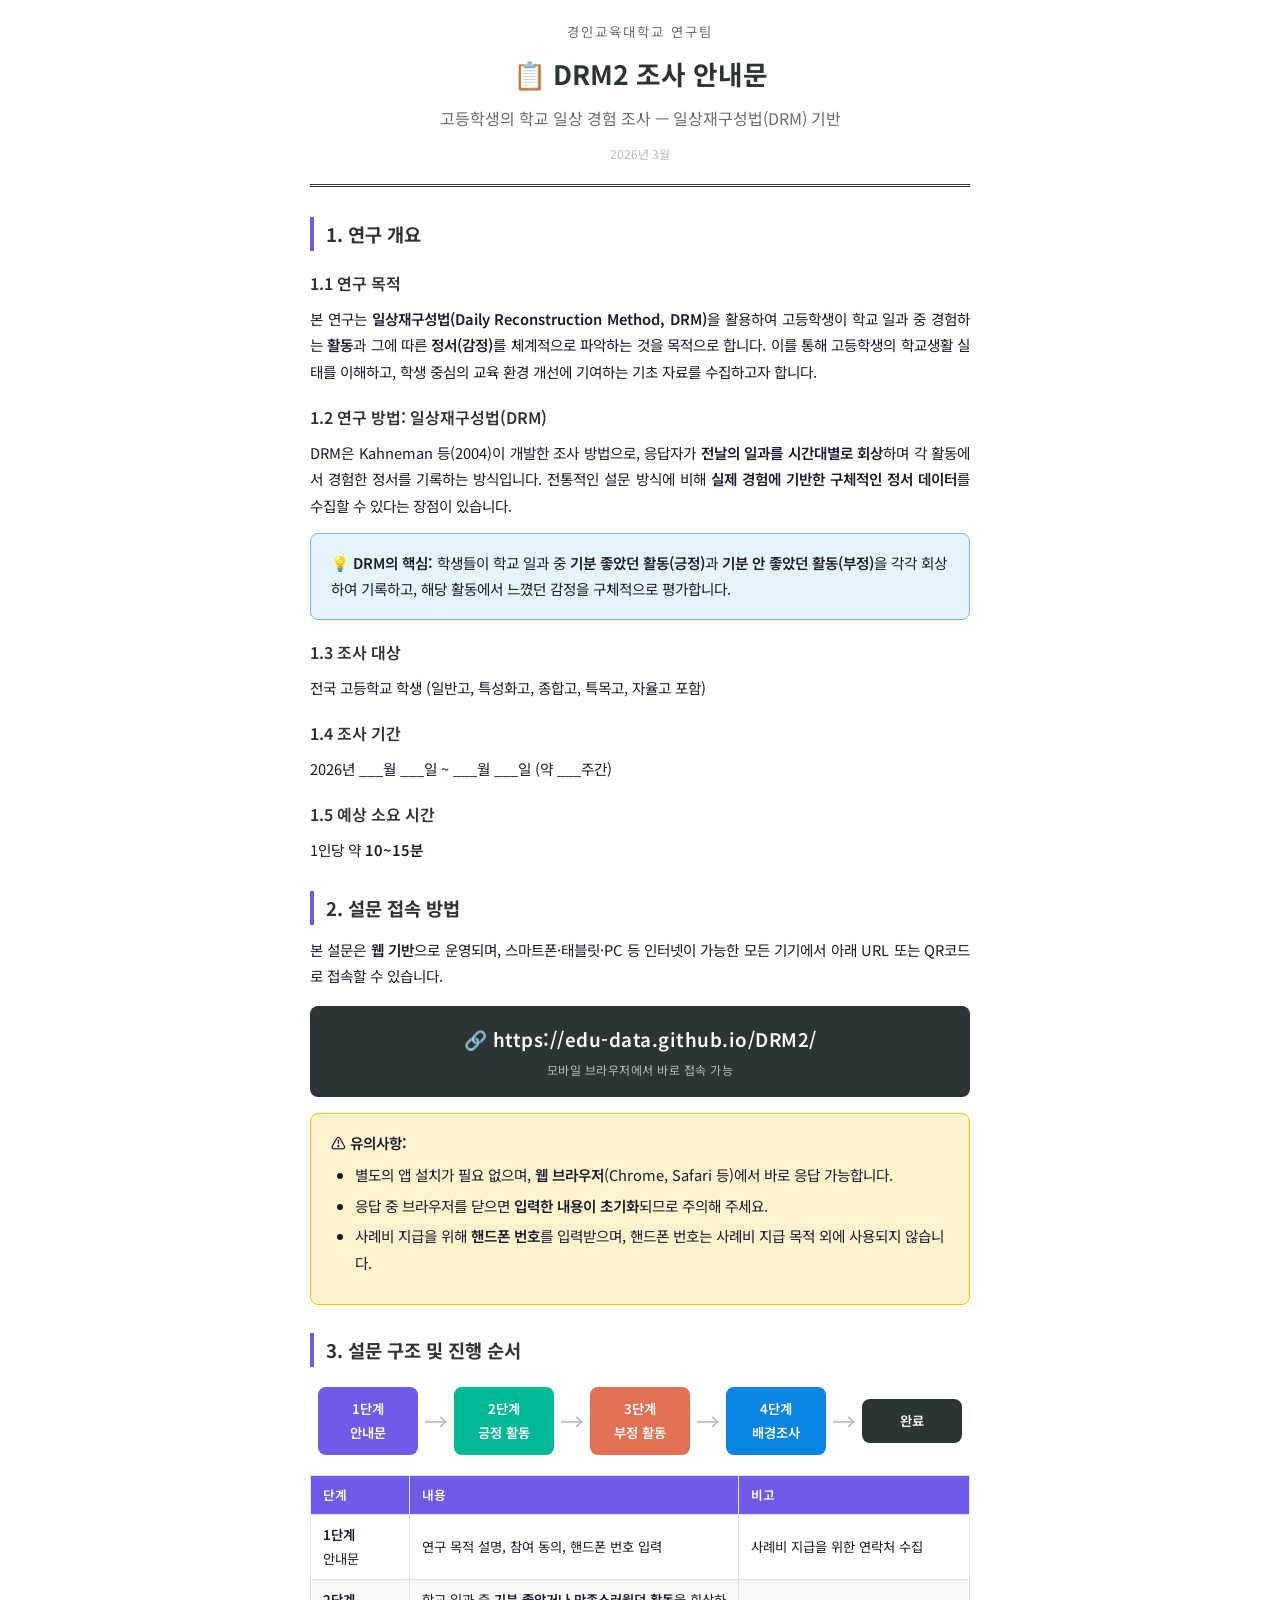
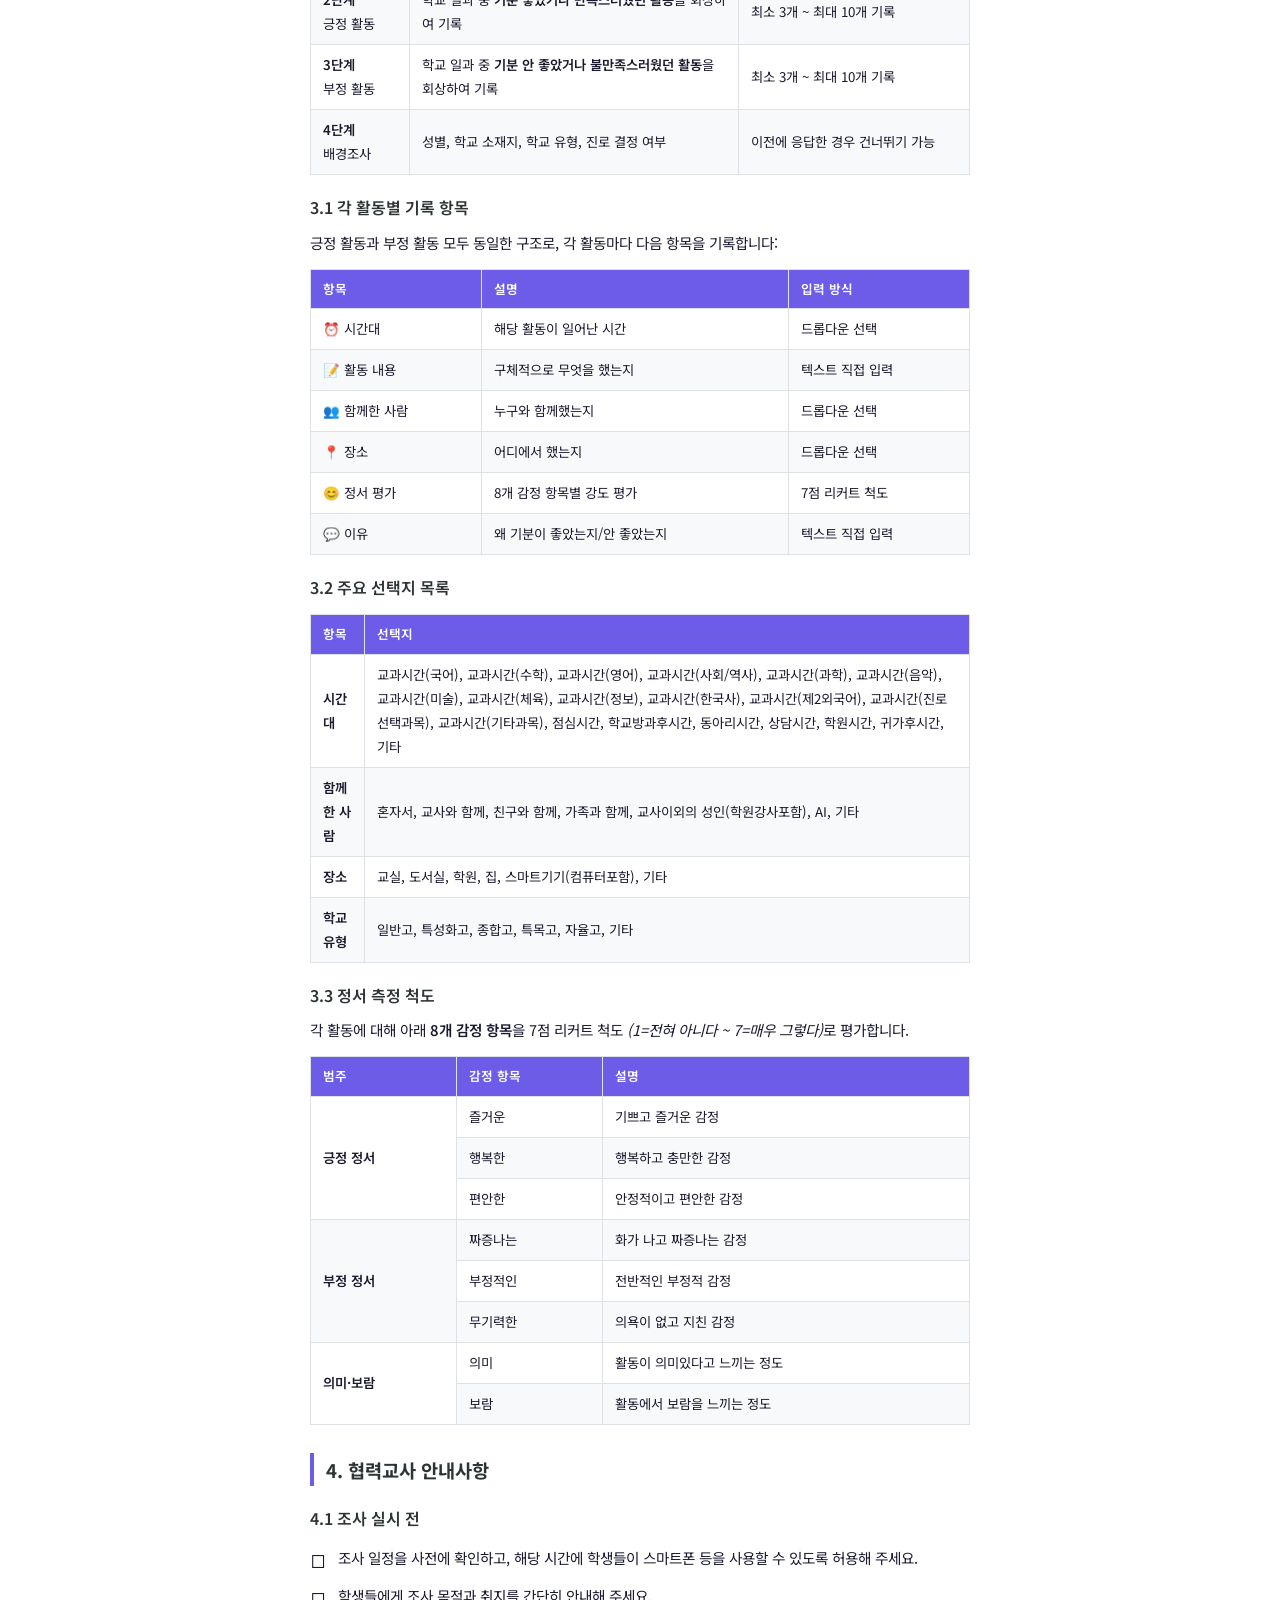
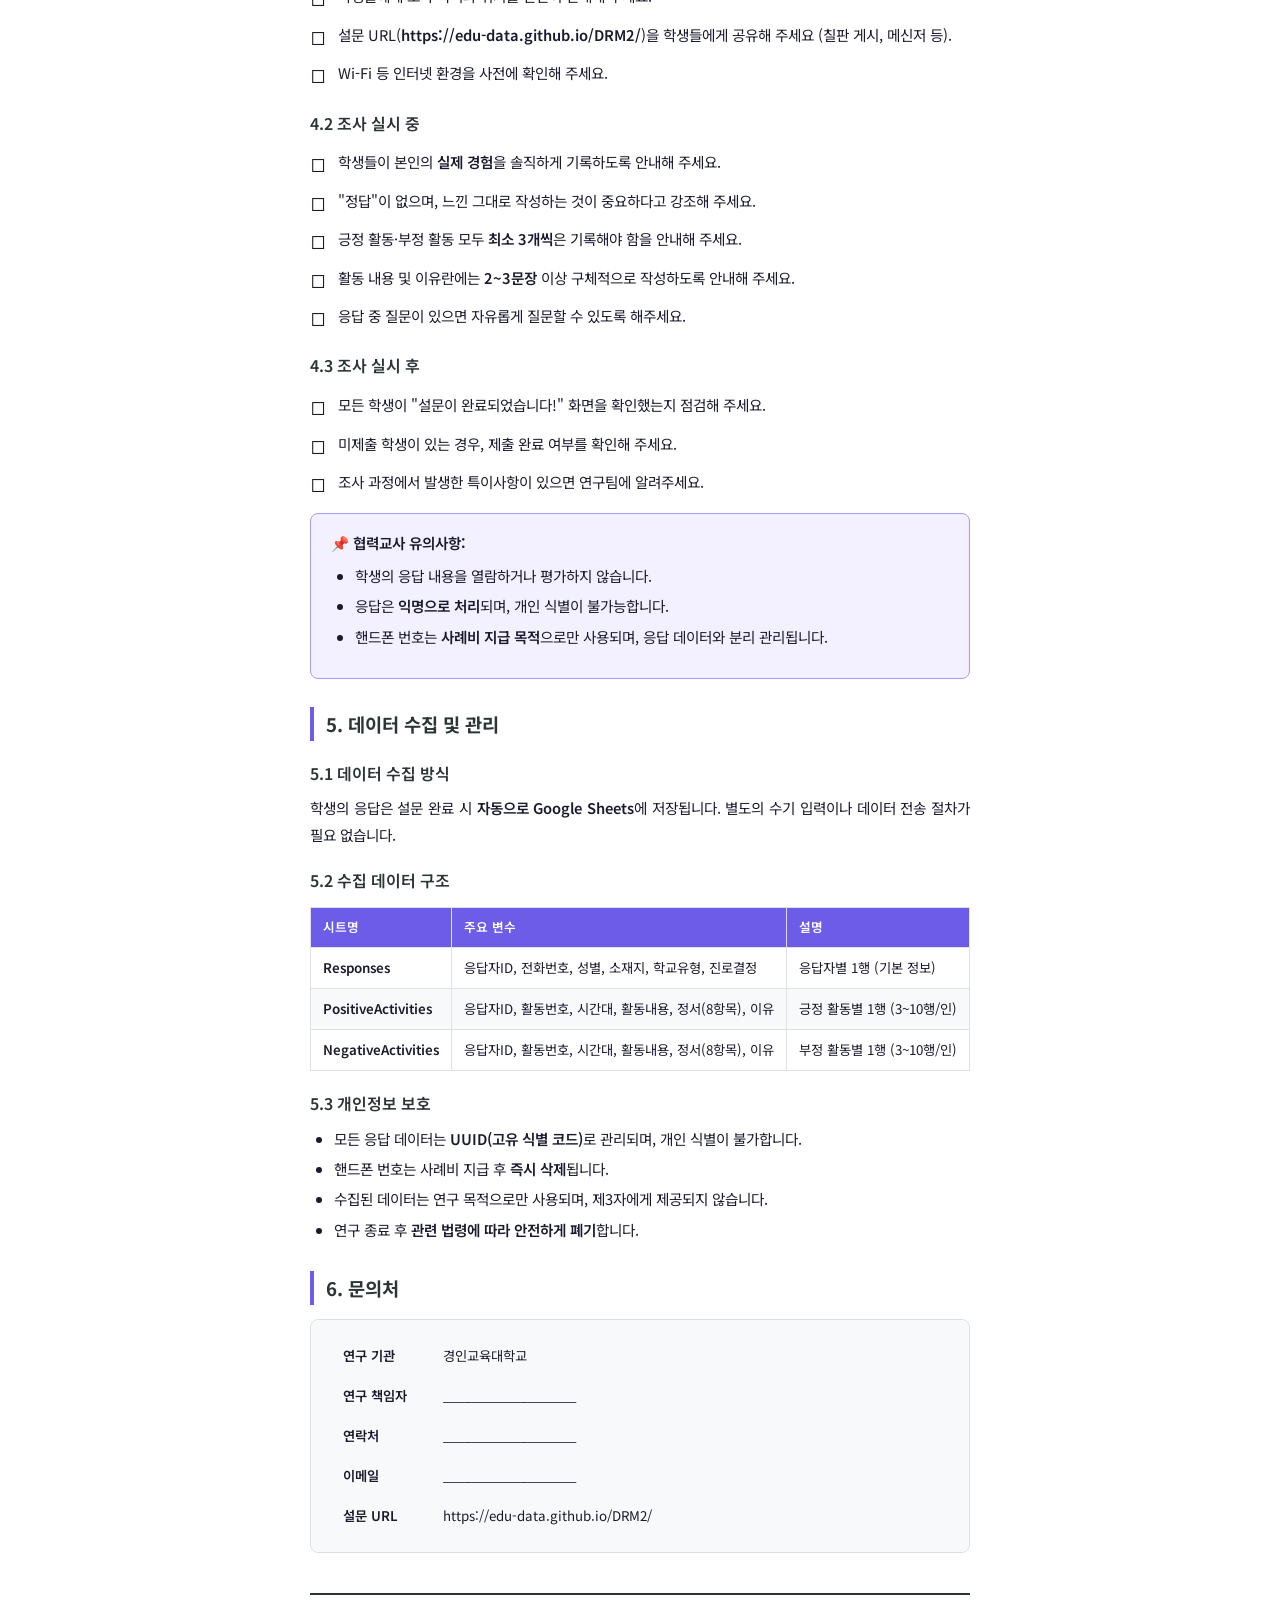
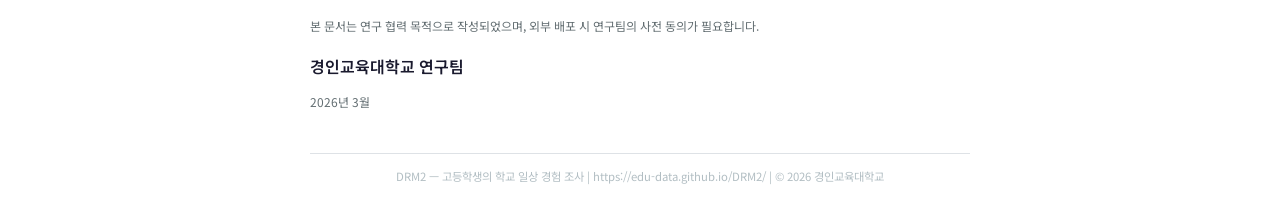
==== docs/survey_guide.html @ 4b0119dc "feat: 교과 시간 세분화 (음악/미술/체육/정보/한국사/진로선택과목 등) 및 조사 안내문 추가 - js/app.js: TIME_OPTIONS에 공통과목(음악, 미술, 체육, 정" ====
<!DOCTYPE html>
<html lang="ko">
<head>
  <meta charset="UTF-8">
  <title>DRM2 조사 안내문 — 고등학생의 학교 일상 경험 조사</title>
  <style>
    @import url('https://fonts.googleapis.com/css2?family=Noto+Sans+KR:wght@300;400;500;600;700&display=swap');

    * { margin: 0; padding: 0; box-sizing: border-box; }

    body {
      font-family: 'Noto Sans KR', sans-serif;
      color: #1a1a2e;
      line-height: 1.8;
      font-size: 11pt;
      background: #fff;
    }

    @page {
      size: A4;
      margin: 20mm 18mm 20mm 18mm;
    }

    @media print {
      body { font-size: 10.5pt; }
      .page-break { page-break-before: always; }
      .no-print { display: none; }
    }

    .container {
      max-width: 700px;
      margin: 0 auto;
      padding: 20px;
    }

    /* 헤더 */
    .doc-header {
      text-align: center;
      border-bottom: 3px double #2d3436;
      padding-bottom: 20px;
      margin-bottom: 30px;
    }
    .doc-header .institution {
      font-size: 10pt;
      color: #636e72;
      letter-spacing: 2px;
      margin-bottom: 6px;
    }
    .doc-header h1 {
      font-size: 20pt;
      font-weight: 700;
      color: #2d3436;
      margin-bottom: 6px;
    }
    .doc-header .subtitle {
      font-size: 12pt;
      color: #636e72;
      font-weight: 400;
    }
    .doc-header .date {
      font-size: 9pt;
      color: #b2bec3;
      margin-top: 10px;
    }

    /* 섹션 */
    h2 {
      font-size: 14pt;
      font-weight: 700;
      color: #2d3436;
      border-left: 4px solid #6c5ce7;
      padding-left: 12px;
      margin-top: 28px;
      margin-bottom: 12px;
    }

    h3 {
      font-size: 12pt;
      font-weight: 600;
      color: #2d3436;
      margin-top: 18px;
      margin-bottom: 8px;
    }

    p { margin-bottom: 10px; text-align: justify; }

    /* 강조 박스 */
    .highlight-box {
      background: #f8f9fa;
      border: 1px solid #dee2e6;
      border-radius: 8px;
      padding: 16px 20px;
      margin: 14px 0;
    }
    .highlight-box.important {
      background: #fff3cd;
      border-color: #ffc107;
    }
    .highlight-box.info {
      background: #e8f4fd;
      border-color: #74b9ff;
    }
    .highlight-box.purple {
      background: #f3f0ff;
      border-color: #a29bfe;
    }

    /* URL 박스 */
    .url-box {
      background: #2d3436;
      color: #fff;
      border-radius: 8px;
      padding: 16px 24px;
      margin: 16px 0;
      text-align: center;
      font-size: 14pt;
      font-weight: 600;
      letter-spacing: 0.5px;
    }
    .url-box small {
      display: block;
      font-size: 9pt;
      color: #b2bec3;
      font-weight: 400;
      margin-top: 4px;
    }

    /* 표 */
    table {
      width: 100%;
      border-collapse: collapse;
      margin: 12px 0 16px;
      font-size: 10pt;
    }
    th, td {
      border: 1px solid #dee2e6;
      padding: 8px 12px;
      text-align: left;
    }
    th {
      background: #6c5ce7;
      color: #fff;
      font-weight: 600;
      font-size: 9.5pt;
    }
    tr:nth-child(even) { background: #f8f9fa; }

    /* 순서 목록 */
    ol, ul { margin: 8px 0 12px 24px; }
    li { margin-bottom: 4px; }

    /* 플로우 차트 */
    .flow-chart {
      display: flex;
      align-items: center;
      justify-content: center;
      gap: 0;
      margin: 20px 0;
      flex-wrap: wrap;
    }
    .flow-step {
      background: #6c5ce7;
      color: #fff;
      padding: 10px 18px;
      border-radius: 8px;
      font-weight: 600;
      font-size: 10pt;
      text-align: center;
      min-width: 100px;
    }
    .flow-step.green { background: #00b894; }
    .flow-step.orange { background: #e17055; }
    .flow-step.blue { background: #0984e3; }
    .flow-step.dark { background: #2d3436; }
    .flow-arrow {
      font-size: 18pt;
      color: #b2bec3;
      padding: 0 6px;
    }

    /* 체크리스트 */
    .checklist {
      list-style: none;
      margin-left: 0;
      padding: 0;
    }
    .checklist li {
      padding: 4px 0 4px 28px;
      position: relative;
    }
    .checklist li::before {
      content: '☐';
      position: absolute;
      left: 0;
      font-size: 13pt;
    }

    /* 서명 영역 */
    .signature-area {
      margin-top: 40px;
      border-top: 2px solid #2d3436;
      padding-top: 20px;
      text-align: center;
    }
    .signature-area .org {
      font-size: 12pt;
      font-weight: 600;
    }

    /* 푸터 */
    .doc-footer {
      margin-top: 40px;
      padding-top: 12px;
      border-top: 1px solid #dee2e6;
      font-size: 8.5pt;
      color: #b2bec3;
      text-align: center;
    }

    strong { font-weight: 600; }
    .text-center { text-align: center; }
    .text-muted { color: #636e72; font-size: 9pt; }
    .mt-1 { margin-top: 8px; }
    .mb-1 { margin-bottom: 8px; }
  </style>
</head>
<body>
  <div class="container">

    <!-- ===== 문서 헤더 ===== -->
    <div class="doc-header">
      <div class="institution">경인교육대학교 연구팀</div>
      <h1>📋 DRM2 조사 안내문</h1>
      <div class="subtitle">고등학생의 학교 일상 경험 조사 — 일상재구성법(DRM) 기반</div>
      <div class="date">2026년 3월</div>
    </div>

    <!-- ===== 1. 연구 개요 ===== -->
    <h2>1. 연구 개요</h2>

    <h3>1.1 연구 목적</h3>
    <p>
      본 연구는 <strong>일상재구성법(Daily Reconstruction Method, DRM)</strong>을 활용하여
      고등학생이 학교 일과 중 경험하는 <strong>활동</strong>과 그에 따른 <strong>정서(감정)</strong>를
      체계적으로 파악하는 것을 목적으로 합니다. 이를 통해 고등학생의 학교생활 실태를 이해하고,
      학생 중심의 교육 환경 개선에 기여하는 기초 자료를 수집하고자 합니다.
    </p>

    <h3>1.2 연구 방법: 일상재구성법(DRM)</h3>
    <p>
      DRM은 Kahneman 등(2004)이 개발한 조사 방법으로, 응답자가 <strong>전날의 일과를 시간대별로 회상</strong>하며
      각 활동에서 경험한 정서를 기록하는 방식입니다. 전통적인 설문 방식에 비해 <strong>실제 경험에 기반한
      구체적인 정서 데이터</strong>를 수집할 수 있다는 장점이 있습니다.
    </p>

    <div class="highlight-box info">
      <strong>💡 DRM의 핵심:</strong> 학생들이 학교 일과 중 
      <strong>기분 좋았던 활동(긍정)</strong>과 <strong>기분 안 좋았던 활동(부정)</strong>을 각각 회상하여 기록하고,
      해당 활동에서 느꼈던 감정을 구체적으로 평가합니다.
    </div>

    <h3>1.3 조사 대상</h3>
    <p>
      전국 고등학교 학생 (일반고, 특성화고, 종합고, 특목고, 자율고 포함)
    </p>

    <h3>1.4 조사 기간</h3>
    <p>
      2026년 ___월 ___일 ~ ___월 ___일 (약 ___주간)
    </p>

    <h3>1.5 예상 소요 시간</h3>
    <p>
      1인당 약 <strong>10~15분</strong>
    </p>


    <!-- ===== 2. 설문 접속 방법 ===== -->
    <h2>2. 설문 접속 방법</h2>

    <p>
      본 설문은 <strong>웹 기반</strong>으로 운영되며, 스마트폰·태블릿·PC 등 인터넷이 가능한 모든 기기에서
      아래 URL 또는 QR코드로 접속할 수 있습니다.
    </p>

    <div class="url-box">
      🔗 https://edu-data.github.io/DRM2/
      <small>모바일 브라우저에서 바로 접속 가능</small>
    </div>

    <div class="highlight-box important">
      <strong>⚠️ 유의사항:</strong>
      <ul style="margin-top:6px;">
        <li>별도의 앱 설치가 필요 없으며, <strong>웹 브라우저</strong>(Chrome, Safari 등)에서 바로 응답 가능합니다.</li>
        <li>응답 중 브라우저를 닫으면 <strong>입력한 내용이 초기화</strong>되므로 주의해 주세요.</li>
        <li>사례비 지급을 위해 <strong>핸드폰 번호</strong>를 입력받으며, 핸드폰 번호는 사례비 지급 목적 외에 사용되지 않습니다.</li>
      </ul>
    </div>


    <!-- ===== 3. 설문 구조 ===== -->
    <div class="page-break"></div>
    <h2>3. 설문 구조 및 진행 순서</h2>

    <div class="flow-chart">
      <div class="flow-step">1단계<br>안내문</div>
      <div class="flow-arrow">→</div>
      <div class="flow-step green">2단계<br>긍정 활동</div>
      <div class="flow-arrow">→</div>
      <div class="flow-step orange">3단계<br>부정 활동</div>
      <div class="flow-arrow">→</div>
      <div class="flow-step blue">4단계<br>배경조사</div>
      <div class="flow-arrow">→</div>
      <div class="flow-step dark">완료</div>
    </div>

    <table>
      <thead>
        <tr>
          <th style="width:15%">단계</th>
          <th style="width:50%">내용</th>
          <th style="width:35%">비고</th>
        </tr>
      </thead>
      <tbody>
        <tr>
          <td><strong>1단계</strong><br>안내문</td>
          <td>연구 목적 설명, 참여 동의, 핸드폰 번호 입력</td>
          <td>사례비 지급을 위한 연락처 수집</td>
        </tr>
        <tr>
          <td><strong>2단계</strong><br>긍정 활동</td>
          <td>학교 일과 중 <strong>기분 좋았거나 만족스러웠던 활동</strong>을 회상하여 기록</td>
          <td>최소 3개 ~ 최대 10개 기록</td>
        </tr>
        <tr>
          <td><strong>3단계</strong><br>부정 활동</td>
          <td>학교 일과 중 <strong>기분 안 좋았거나 불만족스러웠던 활동</strong>을 회상하여 기록</td>
          <td>최소 3개 ~ 최대 10개 기록</td>
        </tr>
        <tr>
          <td><strong>4단계</strong><br>배경조사</td>
          <td>성별, 학교 소재지, 학교 유형, 진로 결정 여부</td>
          <td>이전에 응답한 경우 건너뛰기 가능</td>
        </tr>
      </tbody>
    </table>


    <!-- ===== 3.1 활동 기록 항목 ===== -->
    <h3>3.1 각 활동별 기록 항목</h3>
    <p>긍정 활동과 부정 활동 모두 동일한 구조로, 각 활동마다 다음 항목을 기록합니다:</p>

    <table>
      <thead>
        <tr>
          <th>항목</th>
          <th>설명</th>
          <th>입력 방식</th>
        </tr>
      </thead>
      <tbody>
        <tr><td>⏰ 시간대</td><td>해당 활동이 일어난 시간</td><td>드롭다운 선택</td></tr>
        <tr><td>📝 활동 내용</td><td>구체적으로 무엇을 했는지</td><td>텍스트 직접 입력</td></tr>
        <tr><td>👥 함께한 사람</td><td>누구와 함께했는지</td><td>드롭다운 선택</td></tr>
        <tr><td>📍 장소</td><td>어디에서 했는지</td><td>드롭다운 선택</td></tr>
        <tr><td>😊 정서 평가</td><td>8개 감정 항목별 강도 평가</td><td>7점 리커트 척도</td></tr>
        <tr><td>💬 이유</td><td>왜 기분이 좋았는지/안 좋았는지</td><td>텍스트 직접 입력</td></tr>
      </tbody>
    </table>


    <!-- ===== 3.2 선택지 목록 ===== -->
    <h3>3.2 주요 선택지 목록</h3>

    <table>
      <thead><tr><th>항목</th><th>선택지</th></tr></thead>
      <tbody>
        <tr>
          <td><strong>시간대</strong></td>
          <td>교과시간(국어), 교과시간(수학), 교과시간(영어), 교과시간(사회/역사), 교과시간(과학), 교과시간(음악), 교과시간(미술), 교과시간(체육), 교과시간(정보), 교과시간(한국사), 교과시간(제2외국어), 교과시간(진로선택과목), 교과시간(기타과목), 점심시간, 학교방과후시간, 동아리시간, 상담시간, 학원시간, 귀가후시간, 기타</td>
        </tr>
        <tr>
          <td><strong>함께한 사람</strong></td>
          <td>혼자서, 교사와 함께, 친구와 함께, 가족과 함께, 교사이외의 성인(학원강사포함), AI, 기타</td>
        </tr>
        <tr>
          <td><strong>장소</strong></td>
          <td>교실, 도서실, 학원, 집, 스마트기기(컴퓨터포함), 기타</td>
        </tr>
        <tr>
          <td><strong>학교 유형</strong></td>
          <td>일반고, 특성화고, 종합고, 특목고, 자율고, 기타</td>
        </tr>
      </tbody>
    </table>


    <!-- ===== 3.3 정서 측정 ===== -->
    <h3>3.3 정서 측정 척도</h3>
    <p>
      각 활동에 대해 아래 <strong>8개 감정 항목</strong>을 7점 리커트 척도
      <em>(1=전혀 아니다 ~ 7=매우 그렇다)</em>로 평가합니다.
    </p>

    <table>
      <thead>
        <tr>
          <th>범주</th>
          <th>감정 항목</th>
          <th>설명</th>
        </tr>
      </thead>
      <tbody>
        <tr><td rowspan="3"><strong>긍정 정서</strong></td><td>즐거운</td><td>기쁘고 즐거운 감정</td></tr>
        <tr><td>행복한</td><td>행복하고 충만한 감정</td></tr>
        <tr><td>편안한</td><td>안정적이고 편안한 감정</td></tr>
        <tr><td rowspan="3"><strong>부정 정서</strong></td><td>짜증나는</td><td>화가 나고 짜증나는 감정</td></tr>
        <tr><td>부정적인</td><td>전반적인 부정적 감정</td></tr>
        <tr><td>무기력한</td><td>의욕이 없고 지친 감정</td></tr>
        <tr><td rowspan="2"><strong>의미·보람</strong></td><td>의미</td><td>활동이 의미있다고 느끼는 정도</td></tr>
        <tr><td>보람</td><td>활동에서 보람을 느끼는 정도</td></tr>
      </tbody>
    </table>


    <!-- ===== 4. 협력교사 역할 ===== -->
    <div class="page-break"></div>
    <h2>4. 협력교사 안내사항</h2>

    <h3>4.1 조사 실시 전</h3>
    <ul class="checklist">
      <li>조사 일정을 사전에 확인하고, 해당 시간에 학생들이 스마트폰 등을 사용할 수 있도록 허용해 주세요.</li>
      <li>학생들에게 조사 목적과 취지를 간단히 안내해 주세요.</li>
      <li>설문 URL(<strong>https://edu-data.github.io/DRM2/</strong>)을 학생들에게 공유해 주세요 (칠판 게시, 메신저 등).</li>
      <li>Wi-Fi 등 인터넷 환경을 사전에 확인해 주세요.</li>
    </ul>

    <h3>4.2 조사 실시 중</h3>
    <ul class="checklist">
      <li>학생들이 본인의 <strong>실제 경험</strong>을 솔직하게 기록하도록 안내해 주세요.</li>
      <li>"정답"이 없으며, 느낀 그대로 작성하는 것이 중요하다고 강조해 주세요.</li>
      <li>긍정 활동·부정 활동 모두 <strong>최소 3개씩</strong>은 기록해야 함을 안내해 주세요.</li>
      <li>활동 내용 및 이유란에는 <strong>2~3문장</strong> 이상 구체적으로 작성하도록 안내해 주세요.</li>
      <li>응답 중 질문이 있으면 자유롭게 질문할 수 있도록 해주세요.</li>
    </ul>

    <h3>4.3 조사 실시 후</h3>
    <ul class="checklist">
      <li>모든 학생이 "설문이 완료되었습니다!" 화면을 확인했는지 점검해 주세요.</li>
      <li>미제출 학생이 있는 경우, 제출 완료 여부를 확인해 주세요.</li>
      <li>조사 과정에서 발생한 특이사항이 있으면 연구팀에 알려주세요.</li>
    </ul>

    <div class="highlight-box purple">
      <strong>📌 협력교사 유의사항:</strong>
      <ul style="margin-top:6px;">
        <li>학생의 응답 내용을 열람하거나 평가하지 않습니다.</li>
        <li>응답은 <strong>익명으로 처리</strong>되며, 개인 식별이 불가능합니다.</li>
        <li>핸드폰 번호는 <strong>사례비 지급 목적</strong>으로만 사용되며, 응답 데이터와 분리 관리됩니다.</li>
      </ul>
    </div>


    <!-- ===== 5. 데이터 수집 및 관리 ===== -->
    <h2>5. 데이터 수집 및 관리</h2>

    <h3>5.1 데이터 수집 방식</h3>
    <p>
      학생의 응답은 설문 완료 시 <strong>자동으로 Google Sheets</strong>에 저장됩니다.
      별도의 수기 입력이나 데이터 전송 절차가 필요 없습니다.
    </p>

    <h3>5.2 수집 데이터 구조</h3>
    <table>
      <thead><tr><th>시트명</th><th>주요 변수</th><th>설명</th></tr></thead>
      <tbody>
        <tr>
          <td><strong>Responses</strong></td>
          <td>응답자ID, 전화번호, 성별, 소재지, 학교유형, 진로결정</td>
          <td>응답자별 1행 (기본 정보)</td>
        </tr>
        <tr>
          <td><strong>PositiveActivities</strong></td>
          <td>응답자ID, 활동번호, 시간대, 활동내용, 정서(8항목), 이유</td>
          <td>긍정 활동별 1행 (3~10행/인)</td>
        </tr>
        <tr>
          <td><strong>NegativeActivities</strong></td>
          <td>응답자ID, 활동번호, 시간대, 활동내용, 정서(8항목), 이유</td>
          <td>부정 활동별 1행 (3~10행/인)</td>
        </tr>
      </tbody>
    </table>

    <h3>5.3 개인정보 보호</h3>
    <ul>
      <li>모든 응답 데이터는 <strong>UUID(고유 식별 코드)</strong>로 관리되며, 개인 식별이 불가합니다.</li>
      <li>핸드폰 번호는 사례비 지급 후 <strong>즉시 삭제</strong>됩니다.</li>
      <li>수집된 데이터는 연구 목적으로만 사용되며, 제3자에게 제공되지 않습니다.</li>
      <li>연구 종료 후 <strong>관련 법령에 따라 안전하게 폐기</strong>합니다.</li>
    </ul>


    <!-- ===== 6. 문의처 ===== -->
    <h2>6. 문의처</h2>

    <div class="highlight-box">
      <table style="border:none; margin:0;">
        <tbody>
          <tr style="background:transparent;"><td style="border:none; width:100px;"><strong>연구 기관</strong></td><td style="border:none;">경인교육대학교</td></tr>
          <tr style="background:transparent;"><td style="border:none;"><strong>연구 책임자</strong></td><td style="border:none;">___________________</td></tr>
          <tr style="background:transparent;"><td style="border:none;"><strong>연락처</strong></td><td style="border:none;">___________________</td></tr>
          <tr style="background:transparent;"><td style="border:none;"><strong>이메일</strong></td><td style="border:none;">___________________</td></tr>
          <tr style="background:transparent;"><td style="border:none;"><strong>설문 URL</strong></td><td style="border:none;">https://edu-data.github.io/DRM2/</td></tr>
        </tbody>
      </table>
    </div>


    <!-- ===== 서명 영역 ===== -->
    <div class="signature-area">
      <p class="text-muted">본 문서는 연구 협력 목적으로 작성되었으며, 외부 배포 시 연구팀의 사전 동의가 필요합니다.</p>
      <p class="org" style="margin-top:16px;">경인교육대학교 연구팀</p>
      <p class="text-muted">2026년 3월</p>
    </div>

    <div class="doc-footer">
      DRM2 — 고등학생의 학교 일상 경험 조사 | https://edu-data.github.io/DRM2/ | © 2026 경인교육대학교
    </div>

  </div>
</body>
</html>
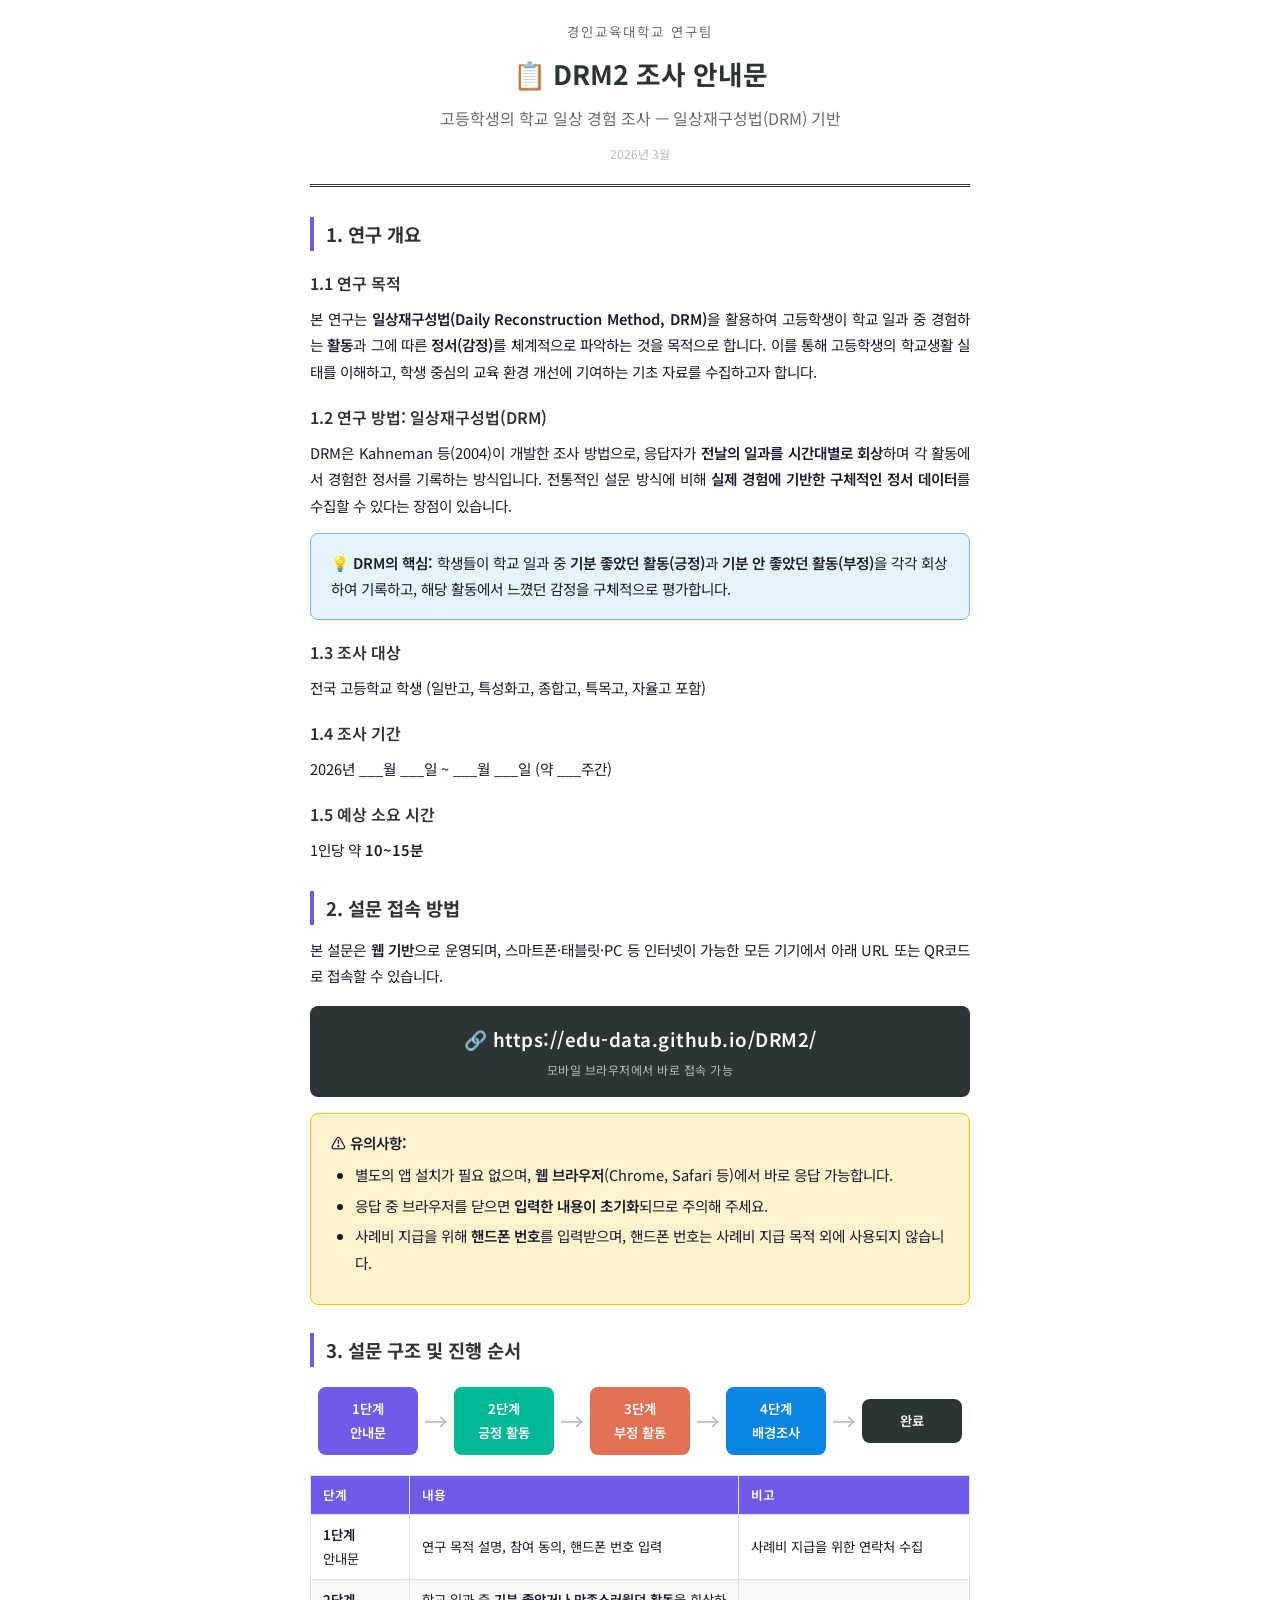
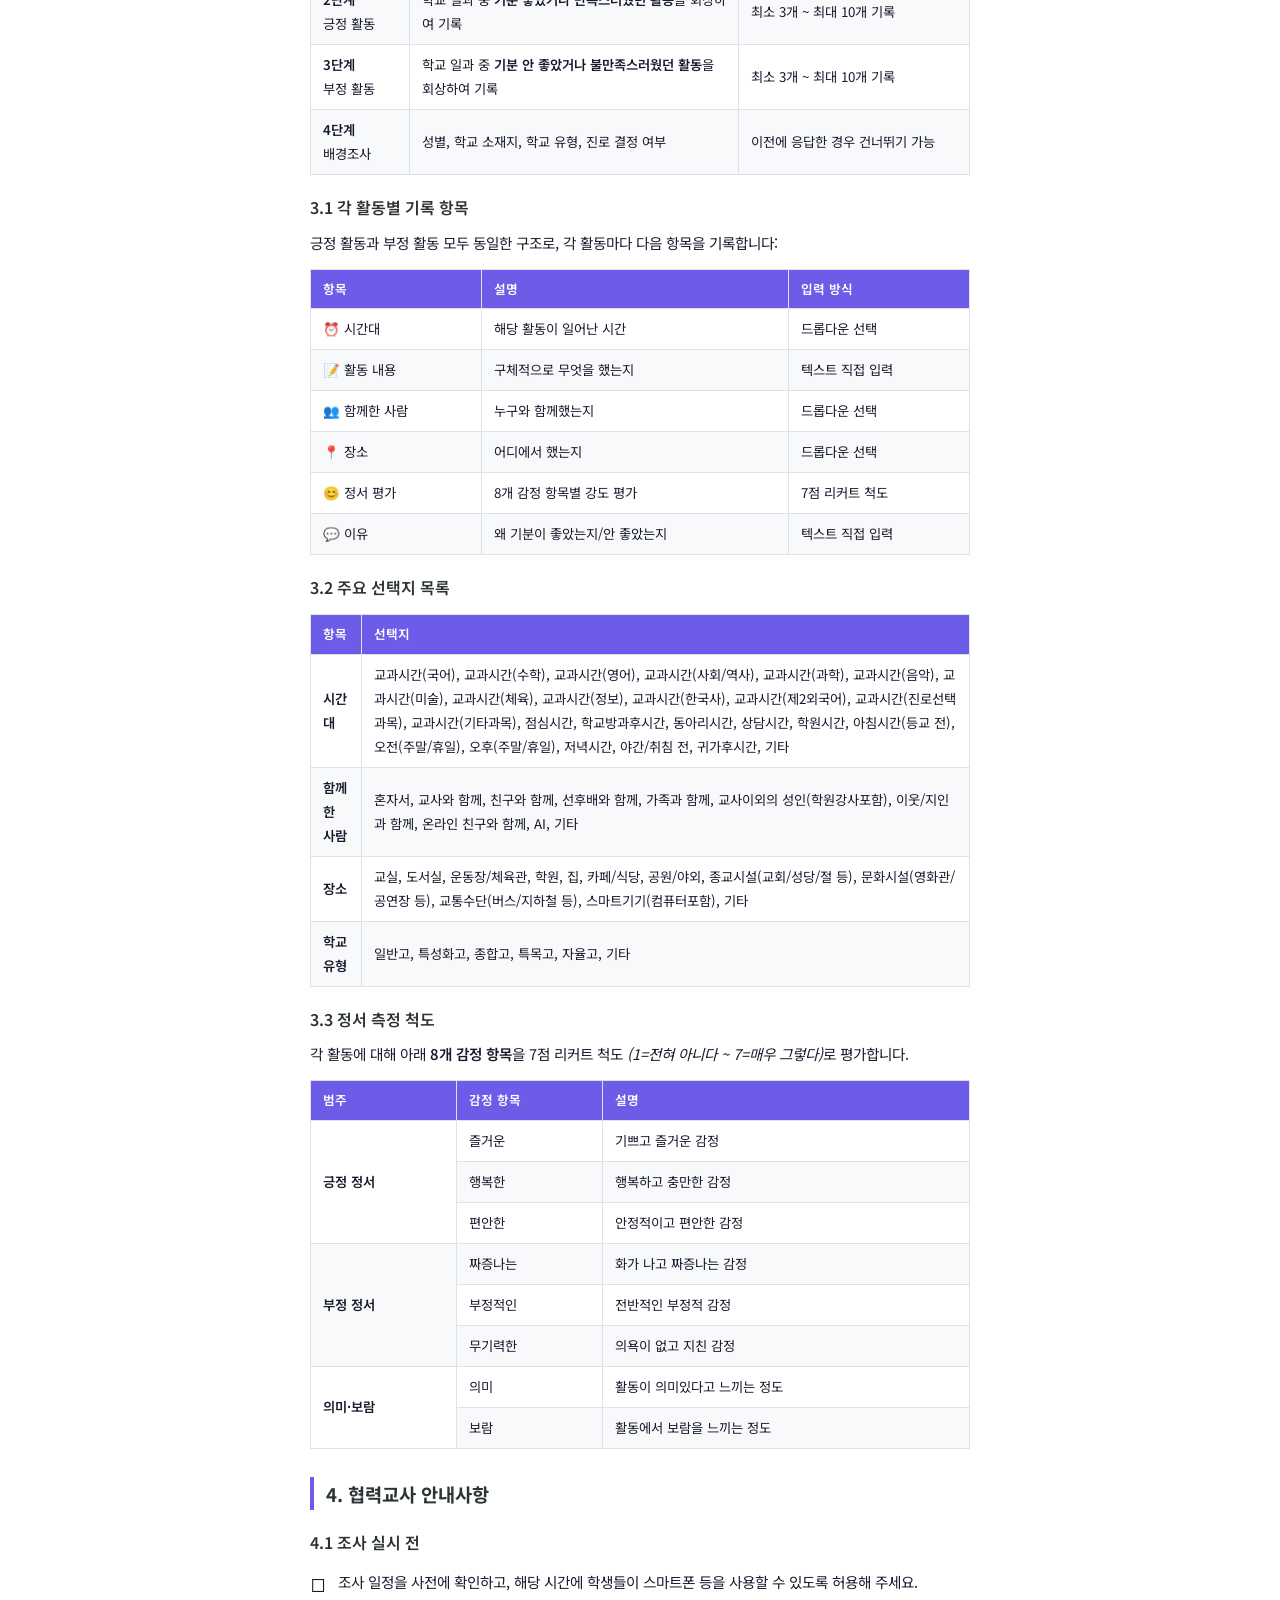
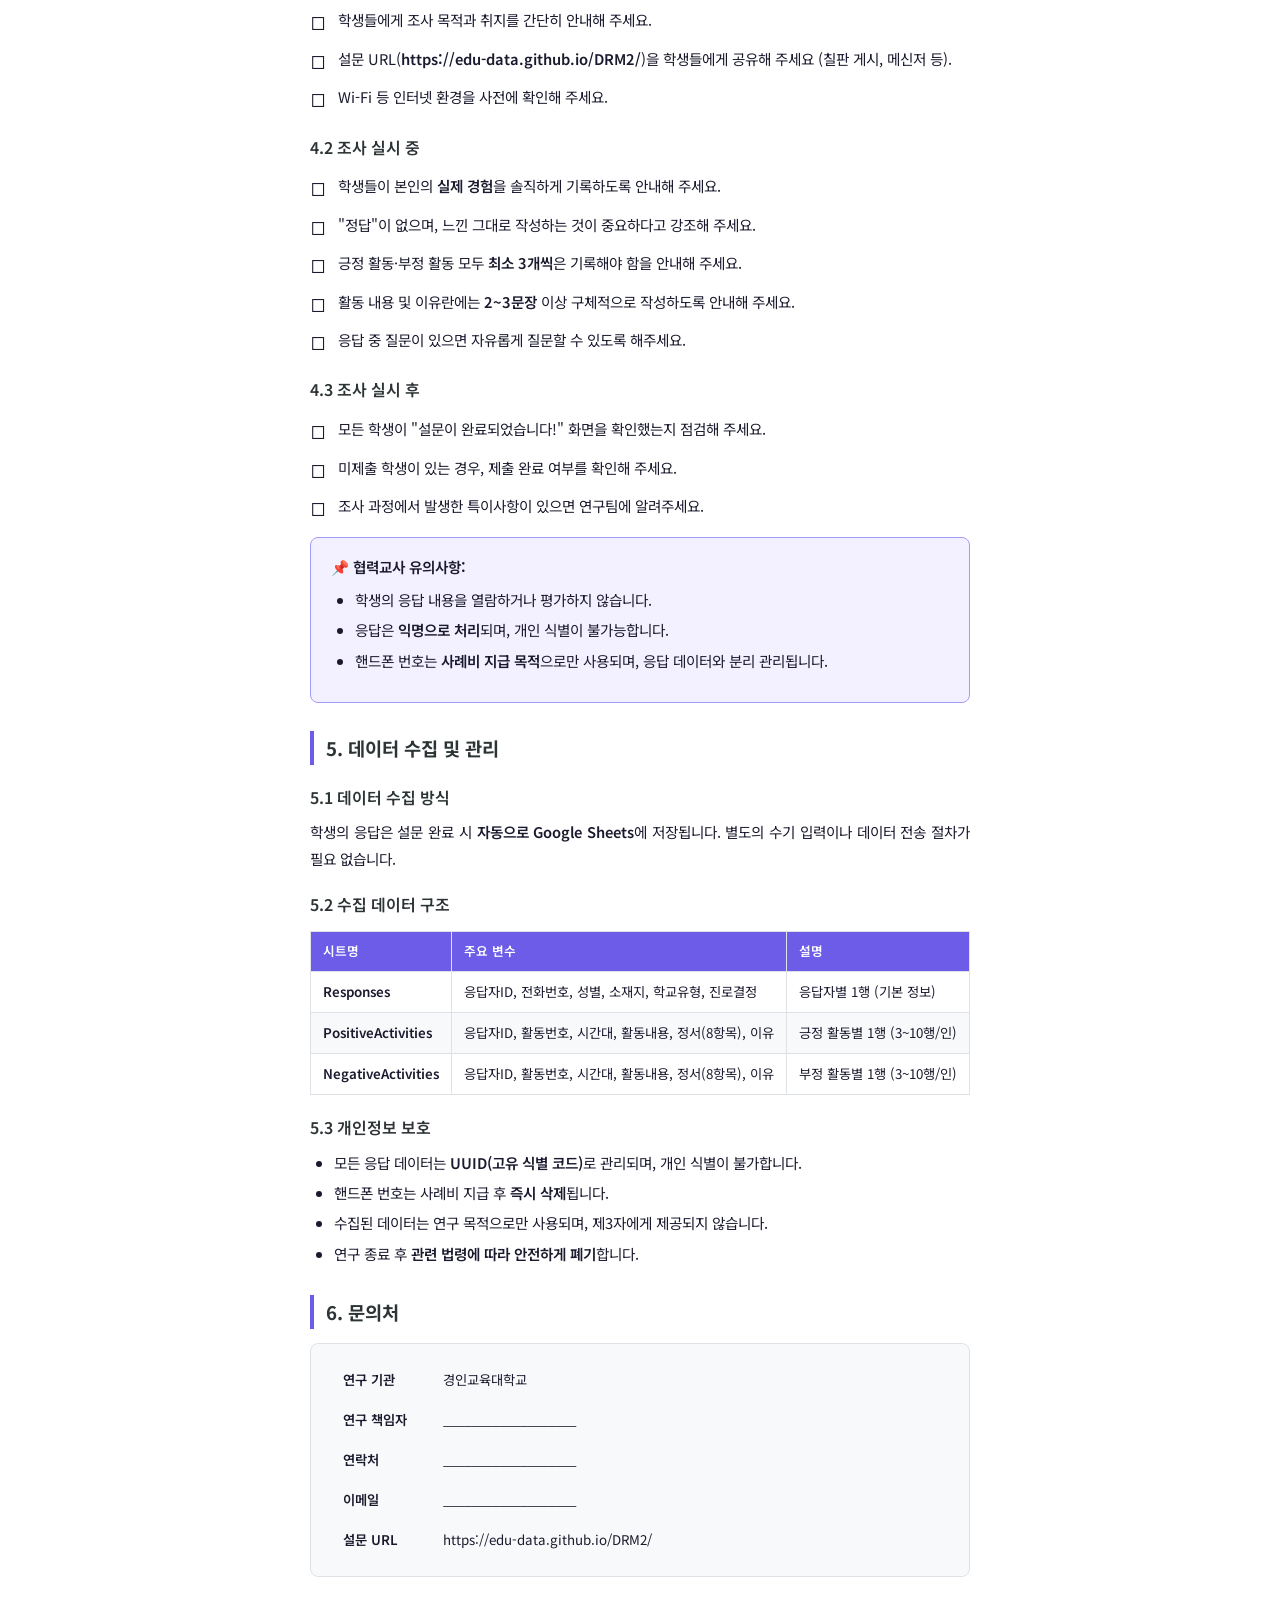
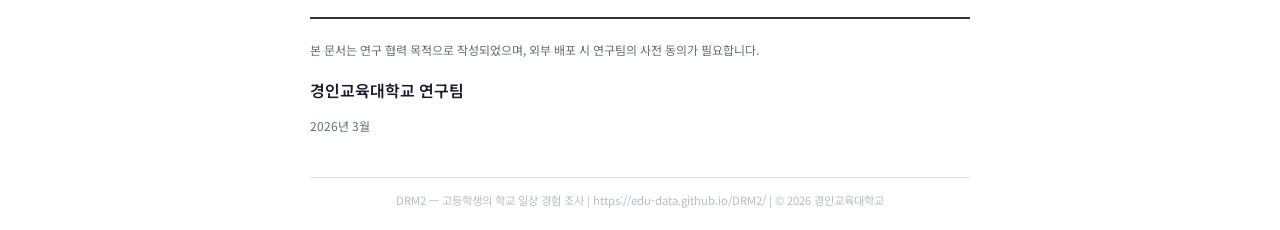
==== commit f20bf898: "feat: 주말/휴일 조사 지원 - 시간대, 함께한 사람, 장소 선택지 확장" ====
--- a/docs/survey_guide.html
+++ b/docs/survey_guide.html
@@ -378,15 +378,15 @@
       <tbody>
         <tr>
           <td><strong>시간대</strong></td>
-          <td>교과시간(국어), 교과시간(수학), 교과시간(영어), 교과시간(사회/역사), 교과시간(과학), 교과시간(음악), 교과시간(미술), 교과시간(체육), 교과시간(정보), 교과시간(한국사), 교과시간(제2외국어), 교과시간(진로선택과목), 교과시간(기타과목), 점심시간, 학교방과후시간, 동아리시간, 상담시간, 학원시간, 귀가후시간, 기타</td>
+          <td>교과시간(국어), 교과시간(수학), 교과시간(영어), 교과시간(사회/역사), 교과시간(과학), 교과시간(음악), 교과시간(미술), 교과시간(체육), 교과시간(정보), 교과시간(한국사), 교과시간(제2외국어), 교과시간(진로선택과목), 교과시간(기타과목), 점심시간, 학교방과후시간, 동아리시간, 상담시간, 학원시간, 아침시간(등교 전), 오전(주말/휴일), 오후(주말/휴일), 저녁시간, 야간/취침 전, 귀가후시간, 기타</td>
         </tr>
         <tr>
           <td><strong>함께한 사람</strong></td>
-          <td>혼자서, 교사와 함께, 친구와 함께, 가족과 함께, 교사이외의 성인(학원강사포함), AI, 기타</td>
+          <td>혼자서, 교사와 함께, 친구와 함께, 선후배와 함께, 가족과 함께, 교사이외의 성인(학원강사포함), 이웃/지인과 함께, 온라인 친구와 함께, AI, 기타</td>
         </tr>
         <tr>
           <td><strong>장소</strong></td>
-          <td>교실, 도서실, 학원, 집, 스마트기기(컴퓨터포함), 기타</td>
+          <td>교실, 도서실, 운동장/체육관, 학원, 집, 카페/식당, 공원/야외, 종교시설(교회/성당/절 등), 문화시설(영화관/공연장 등), 교통수단(버스/지하철 등), 스마트기기(컴퓨터포함), 기타</td>
         </tr>
         <tr>
           <td><strong>학교 유형</strong></td>
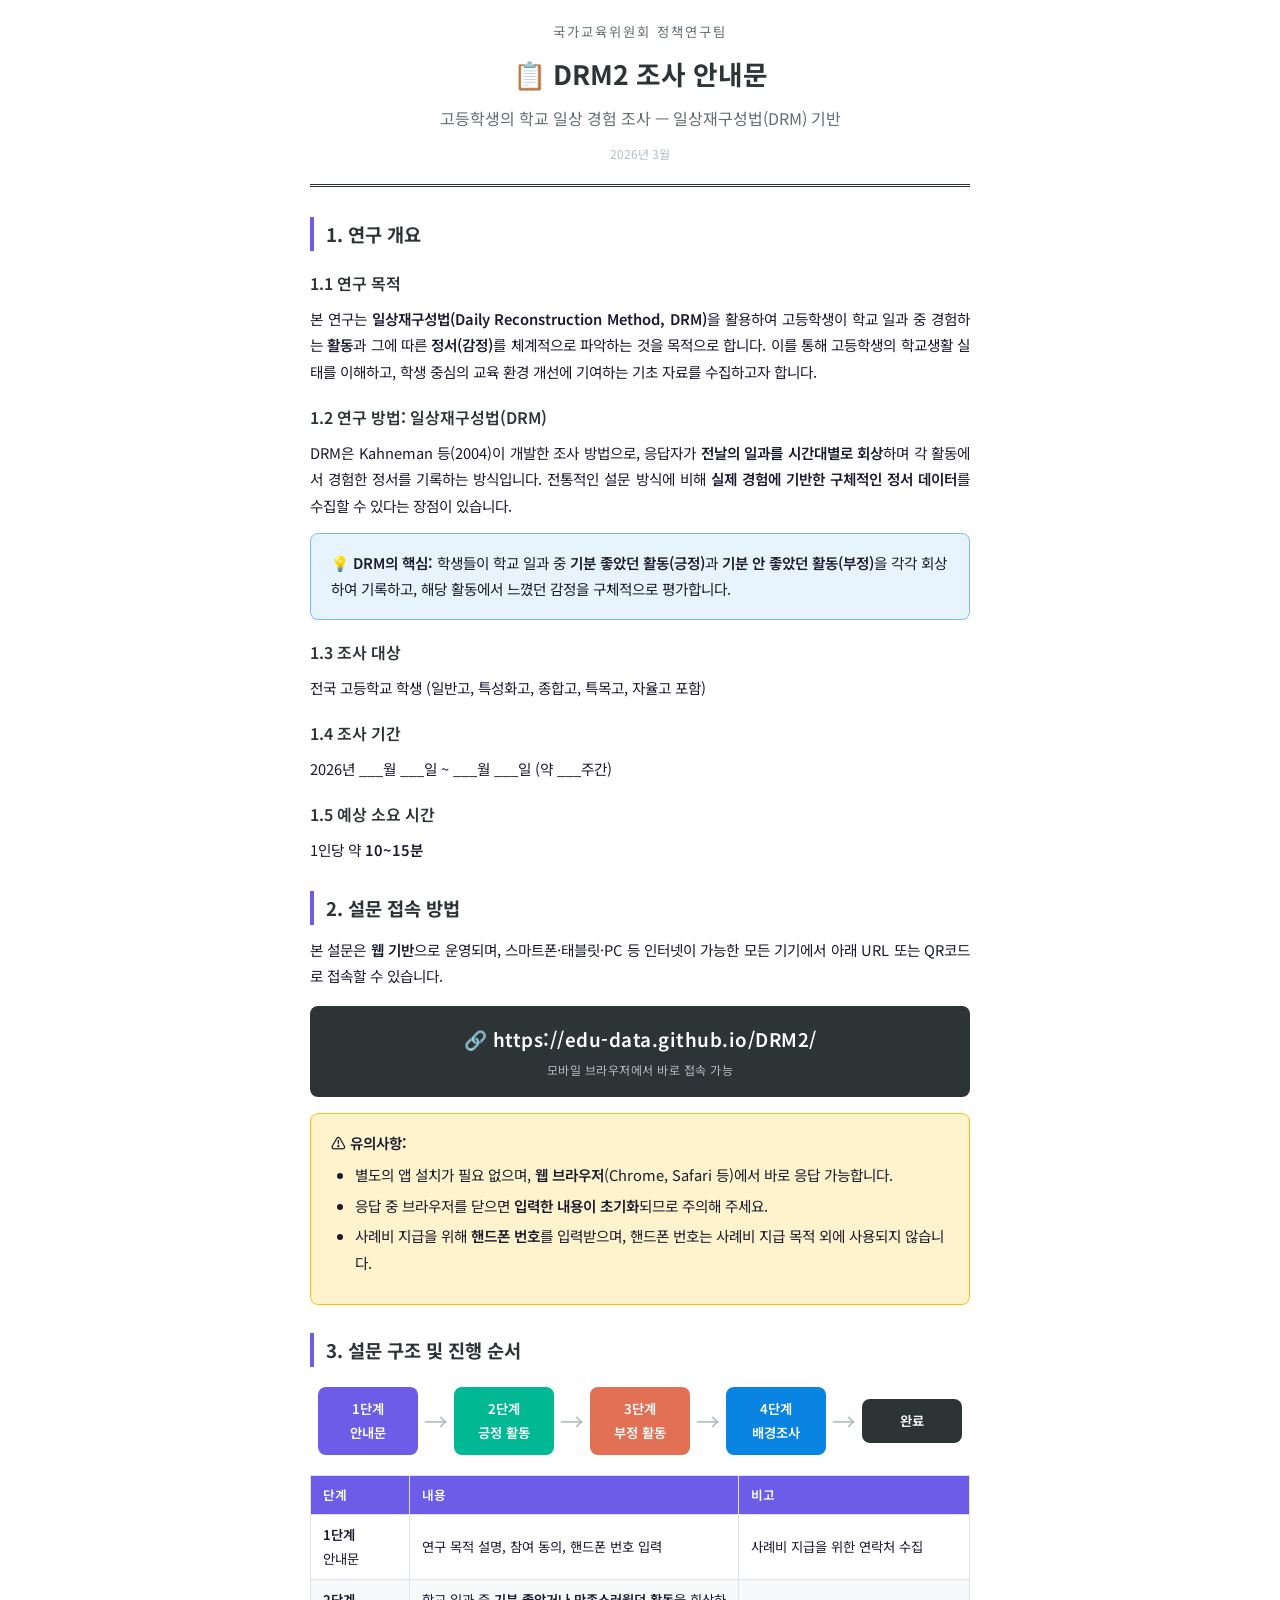
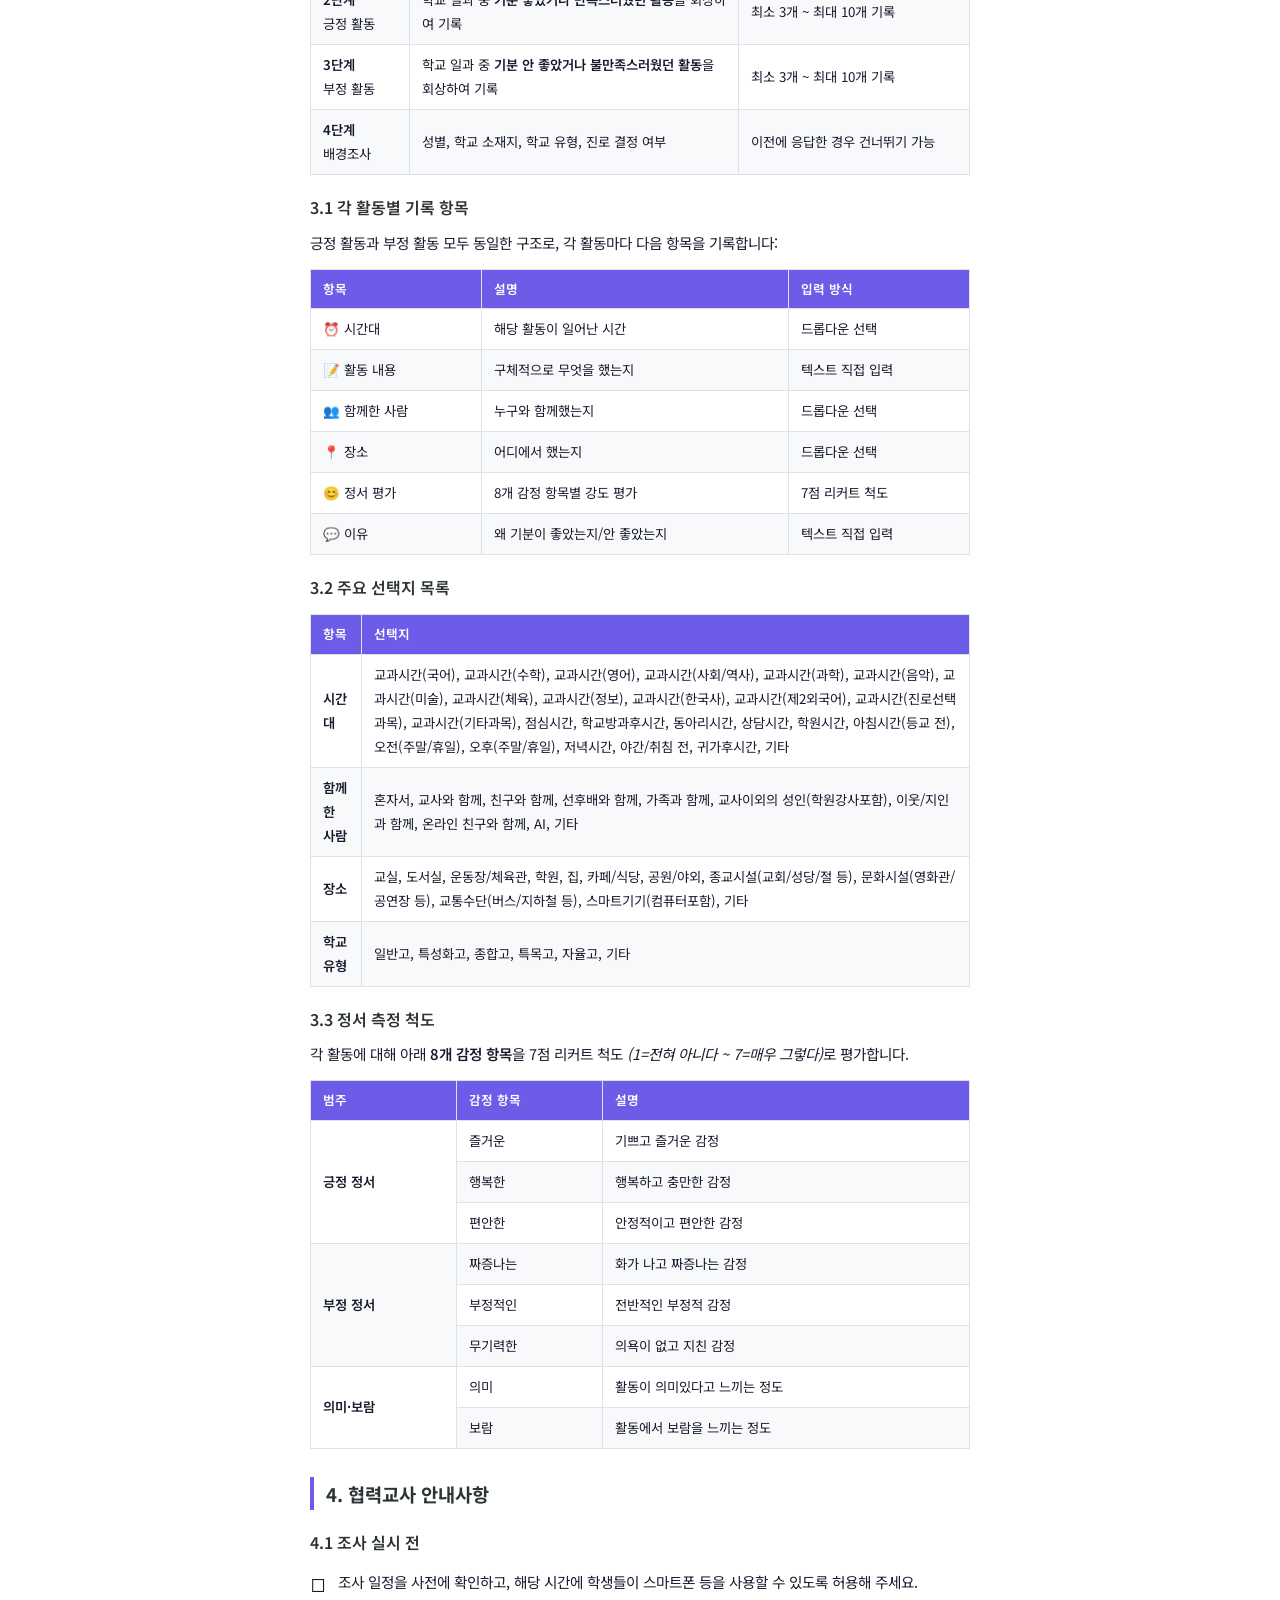
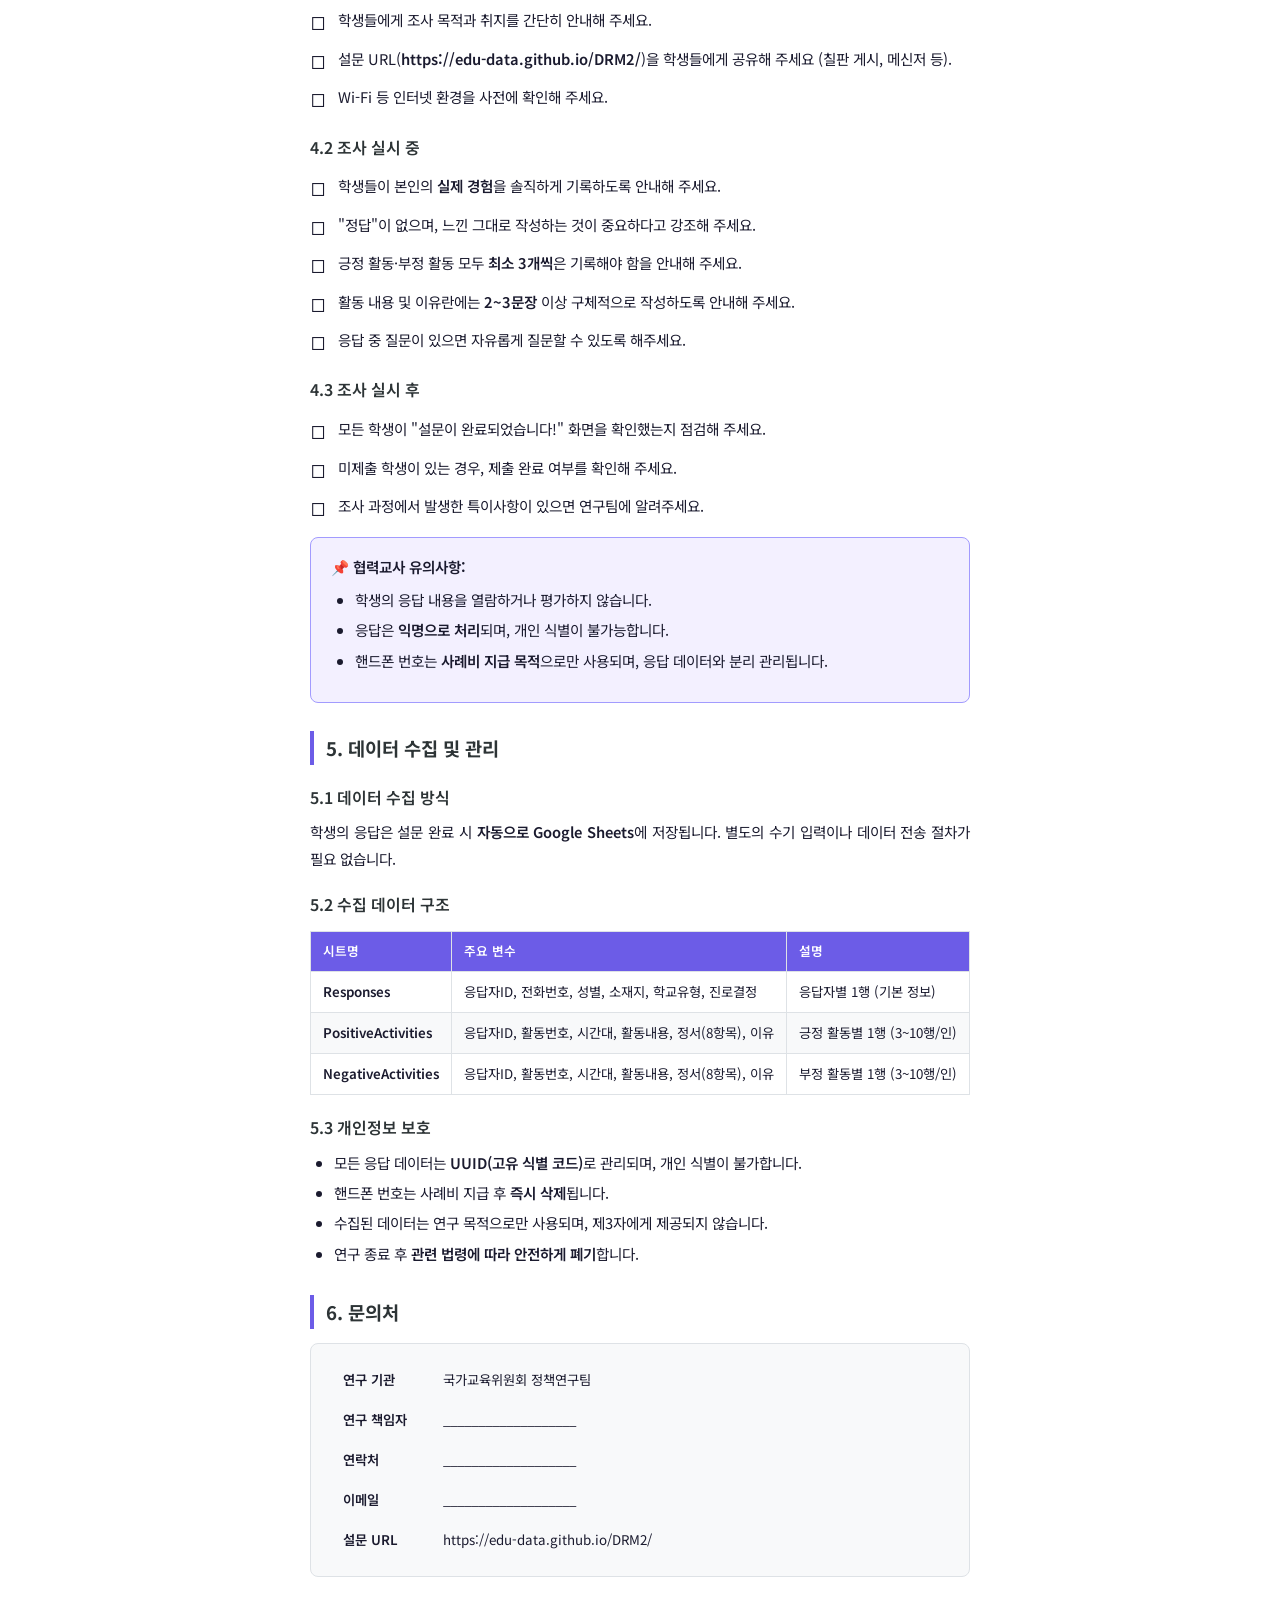
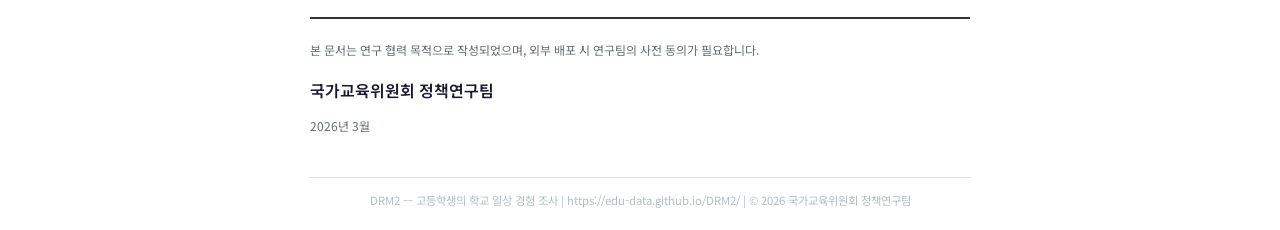
==== commit cb081909: "docs: 연구기관을 국가교육위원회 정책연구팀으로 변경" ====
--- a/docs/survey_guide.html
+++ b/docs/survey_guide.html
@@ -229,7 +229,7 @@
 
     <!-- ===== 문서 헤더 ===== -->
     <div class="doc-header">
-      <div class="institution">경인교육대학교 연구팀</div>
+      <div class="institution">국가교육위원회 정책연구팀</div>
       <h1>📋 DRM2 조사 안내문</h1>
       <div class="subtitle">고등학생의 학교 일상 경험 조사 — 일상재구성법(DRM) 기반</div>
       <div class="date">2026년 3월</div>
@@ -508,7 +508,7 @@
     <div class="highlight-box">
       <table style="border:none; margin:0;">
         <tbody>
-          <tr style="background:transparent;"><td style="border:none; width:100px;"><strong>연구 기관</strong></td><td style="border:none;">경인교육대학교</td></tr>
+          <tr style="background:transparent;"><td style="border:none; width:100px;"><strong>연구 기관</strong></td><td style="border:none;">국가교육위원회 정책연구팀</td></tr>
           <tr style="background:transparent;"><td style="border:none;"><strong>연구 책임자</strong></td><td style="border:none;">___________________</td></tr>
           <tr style="background:transparent;"><td style="border:none;"><strong>연락처</strong></td><td style="border:none;">___________________</td></tr>
           <tr style="background:transparent;"><td style="border:none;"><strong>이메일</strong></td><td style="border:none;">___________________</td></tr>
@@ -521,12 +521,12 @@
     <!-- ===== 서명 영역 ===== -->
     <div class="signature-area">
       <p class="text-muted">본 문서는 연구 협력 목적으로 작성되었으며, 외부 배포 시 연구팀의 사전 동의가 필요합니다.</p>
-      <p class="org" style="margin-top:16px;">경인교육대학교 연구팀</p>
+      <p class="org" style="margin-top:16px;">국가교육위원회 정책연구팀</p>
       <p class="text-muted">2026년 3월</p>
     </div>
 
     <div class="doc-footer">
-      DRM2 — 고등학생의 학교 일상 경험 조사 | https://edu-data.github.io/DRM2/ | © 2026 경인교육대학교
+      DRM2 — 고등학생의 학교 일상 경험 조사 | https://edu-data.github.io/DRM2/ | © 2026 국가교육위원회 정책연구팀
     </div>
 
   </div>
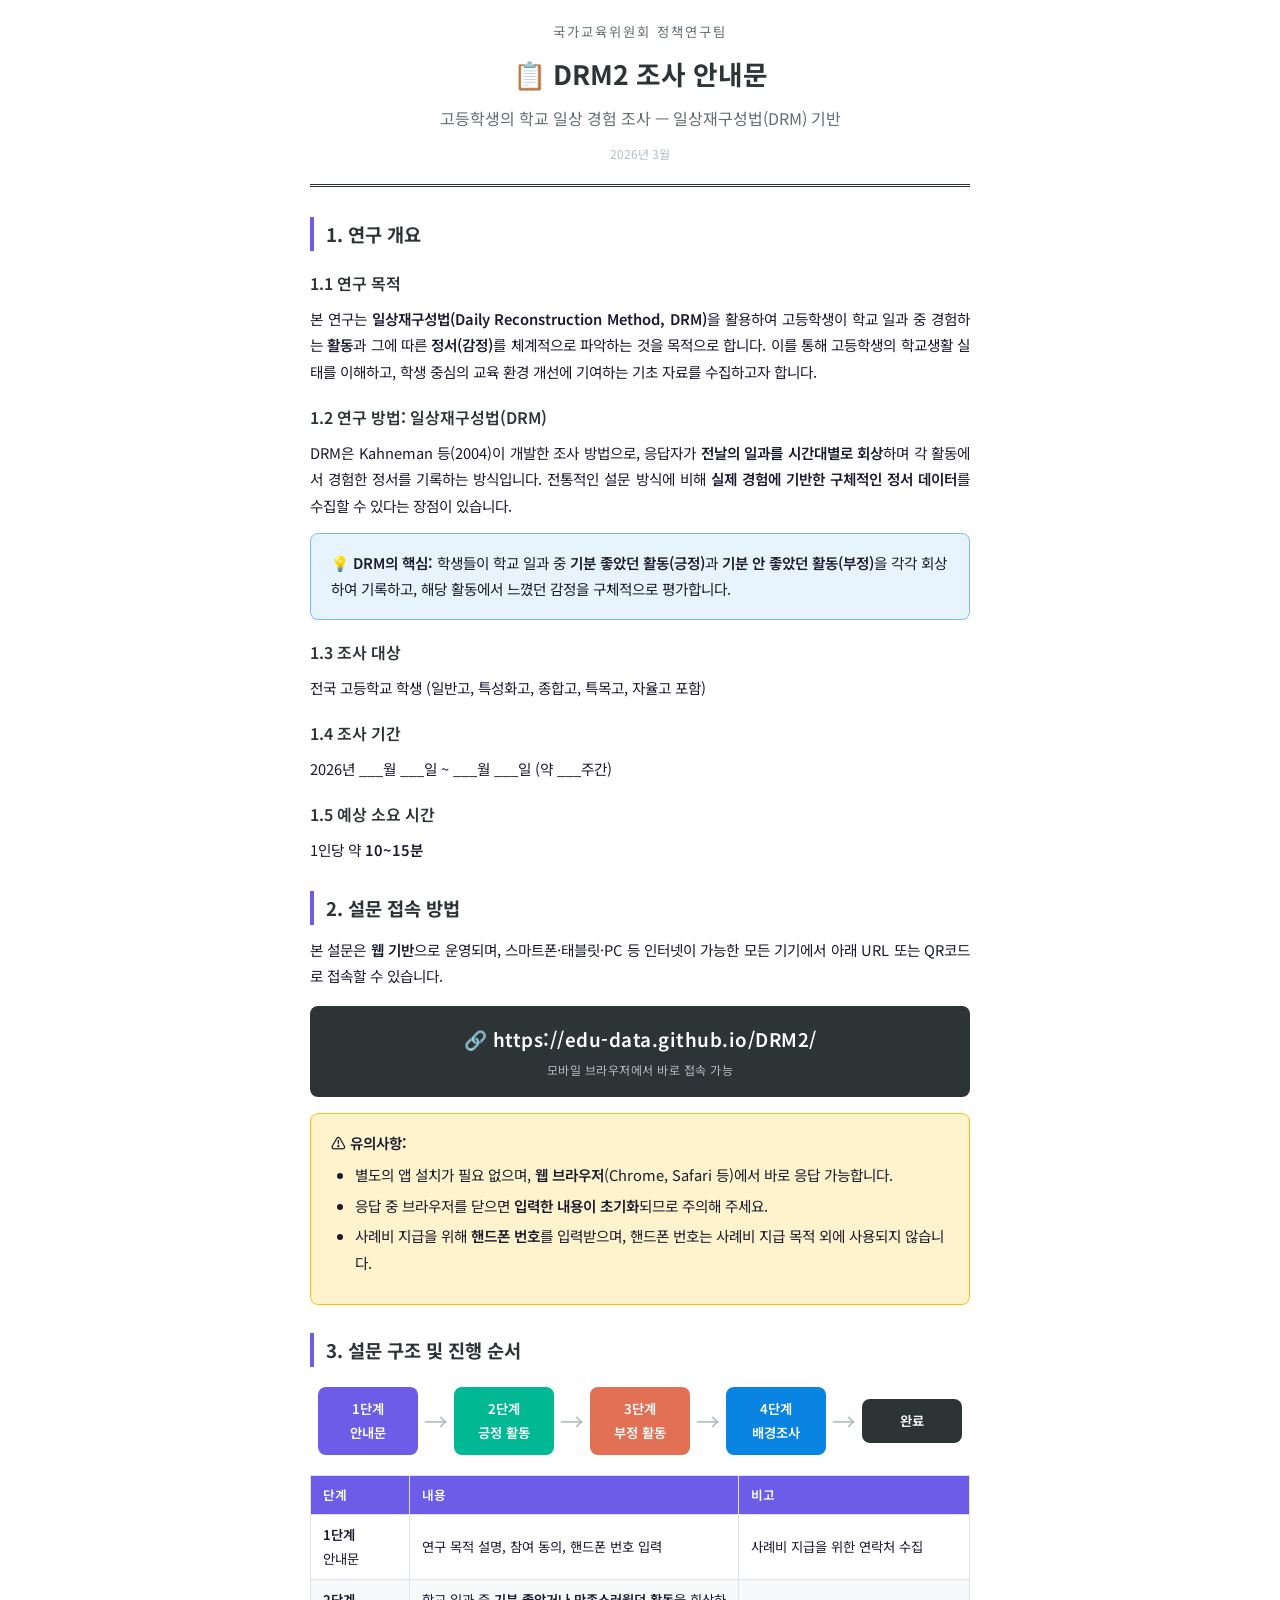
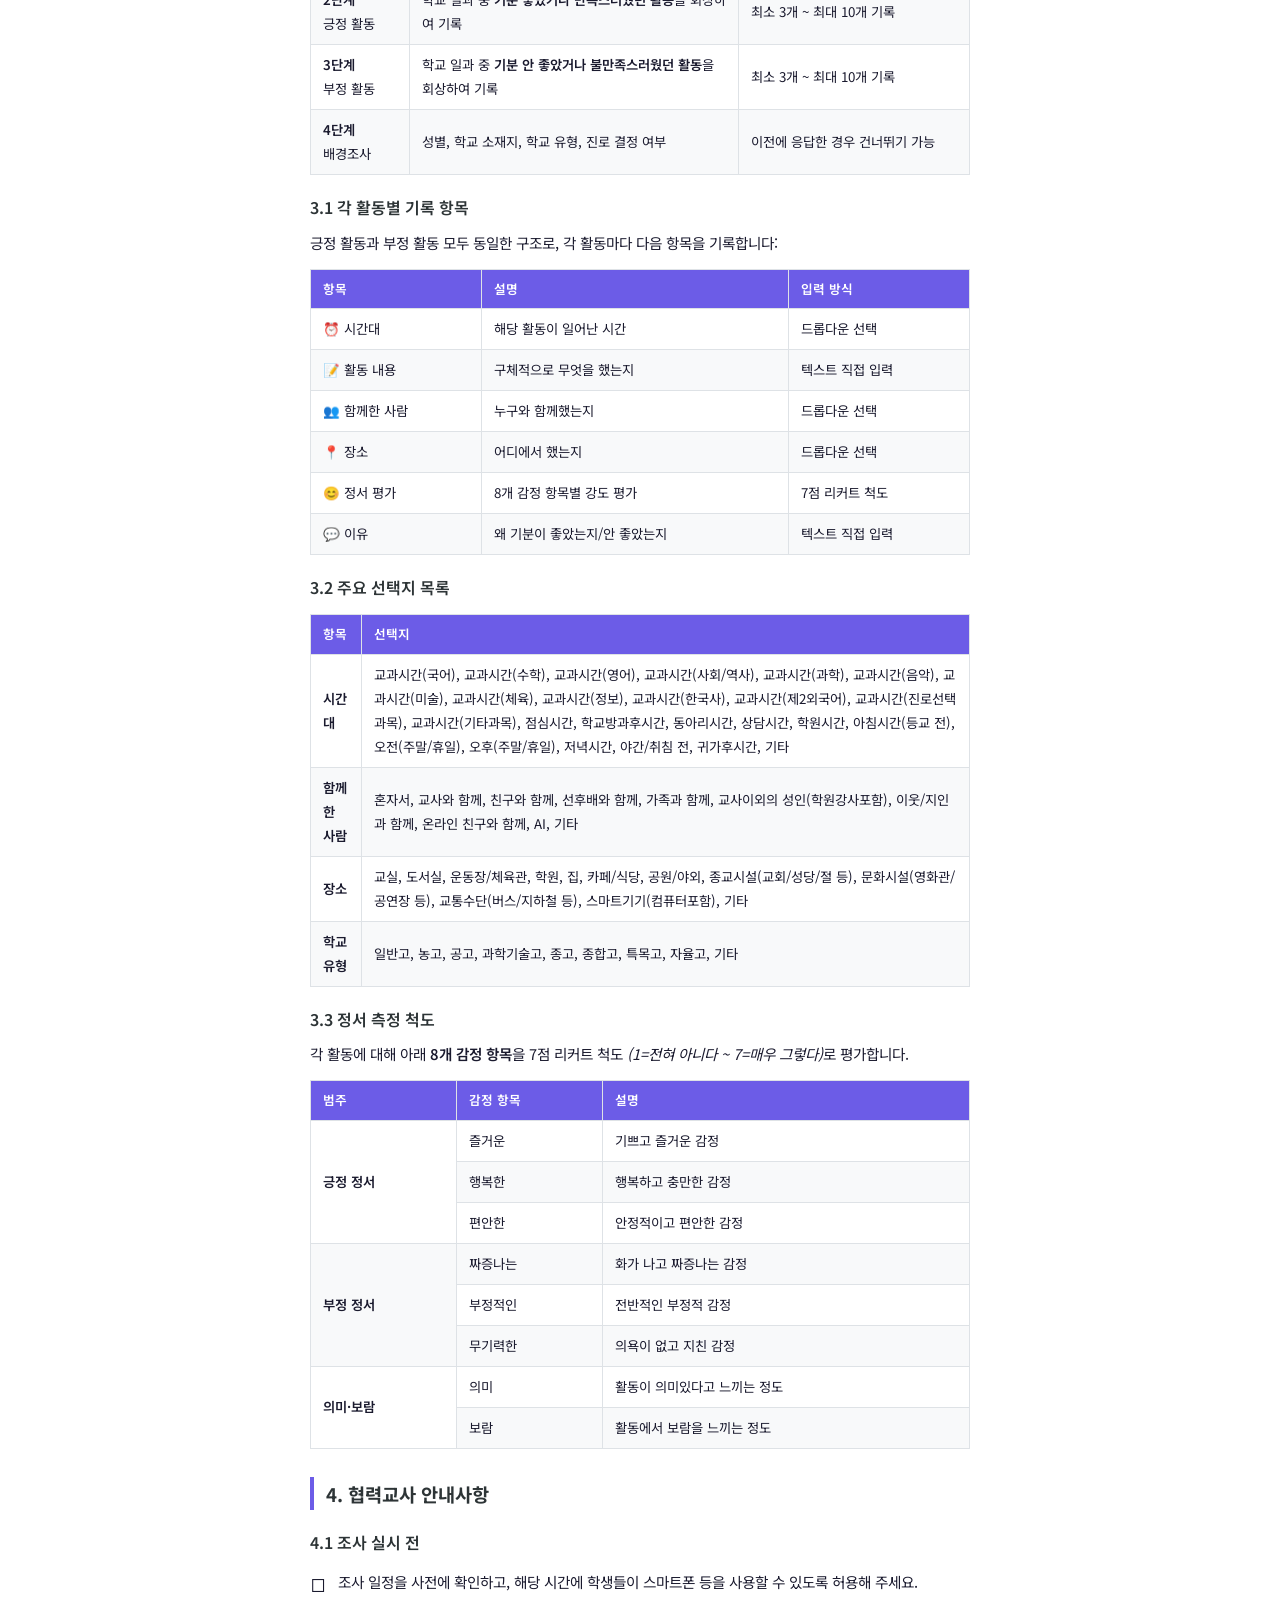
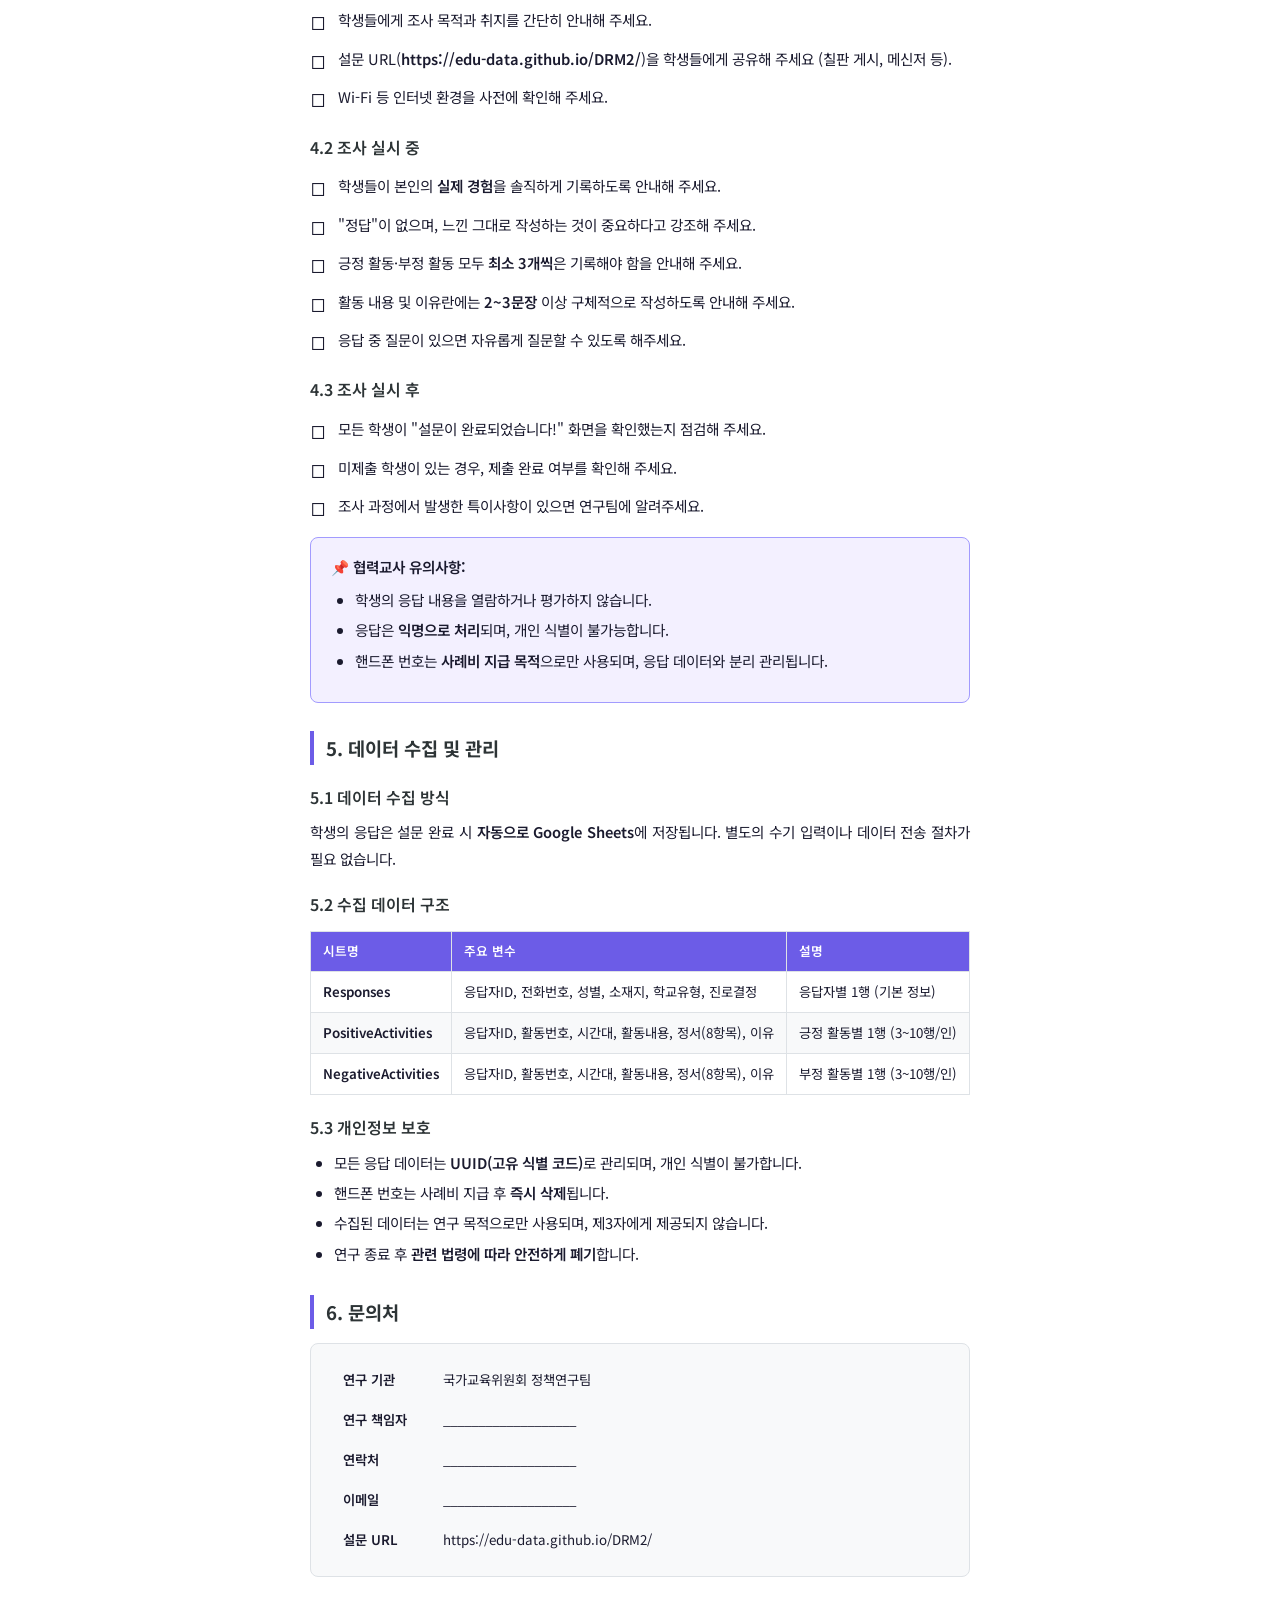
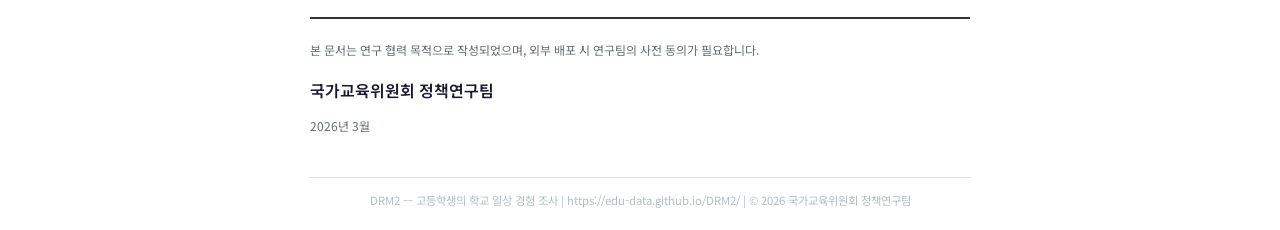
==== commit 1e127bd7: "feat: 학교 유형 - 특성화고를 농고/공고/과학기술고/종고로 세분화" ====
--- a/docs/survey_guide.html
+++ b/docs/survey_guide.html
@@ -390,7 +390,7 @@
         </tr>
         <tr>
           <td><strong>학교 유형</strong></td>
-          <td>일반고, 특성화고, 종합고, 특목고, 자율고, 기타</td>
+          <td>일반고, 농고, 공고, 과학기술고, 종고, 종합고, 특목고, 자율고, 기타</td>
         </tr>
       </tbody>
     </table>
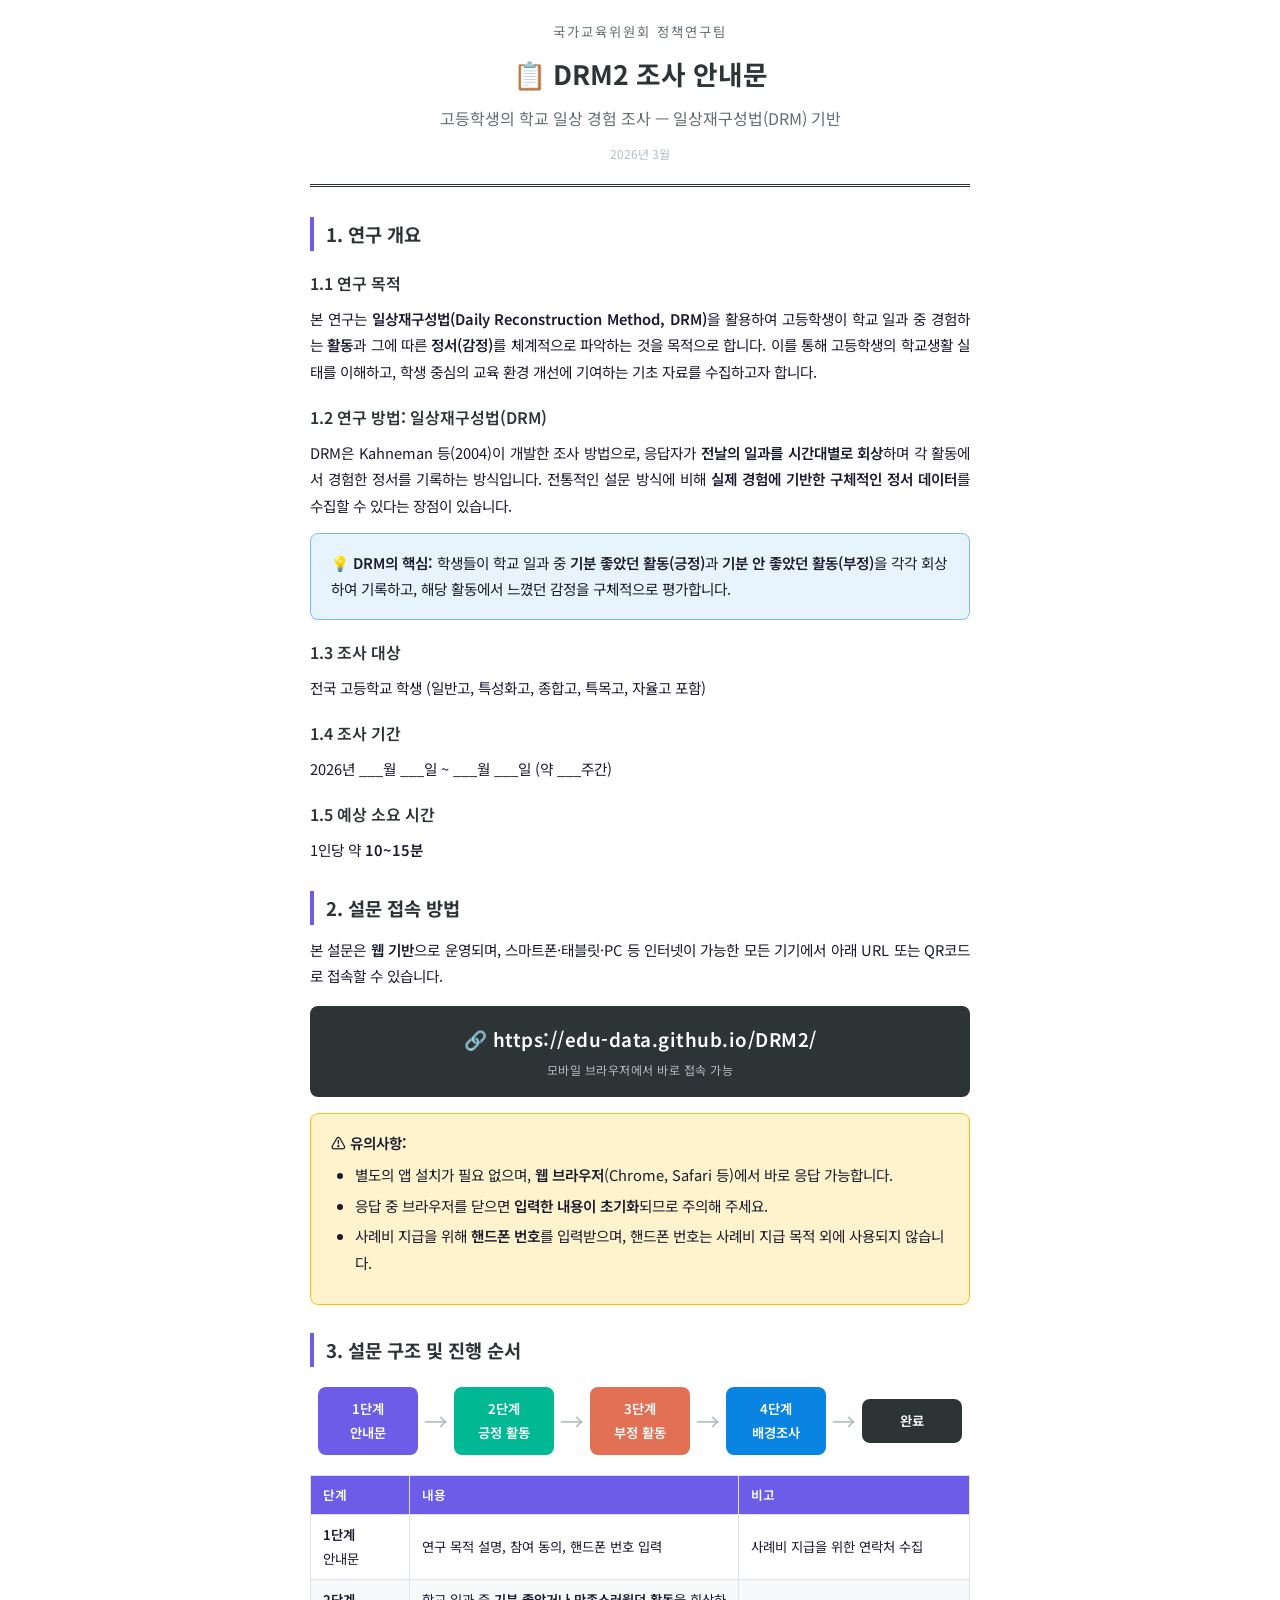
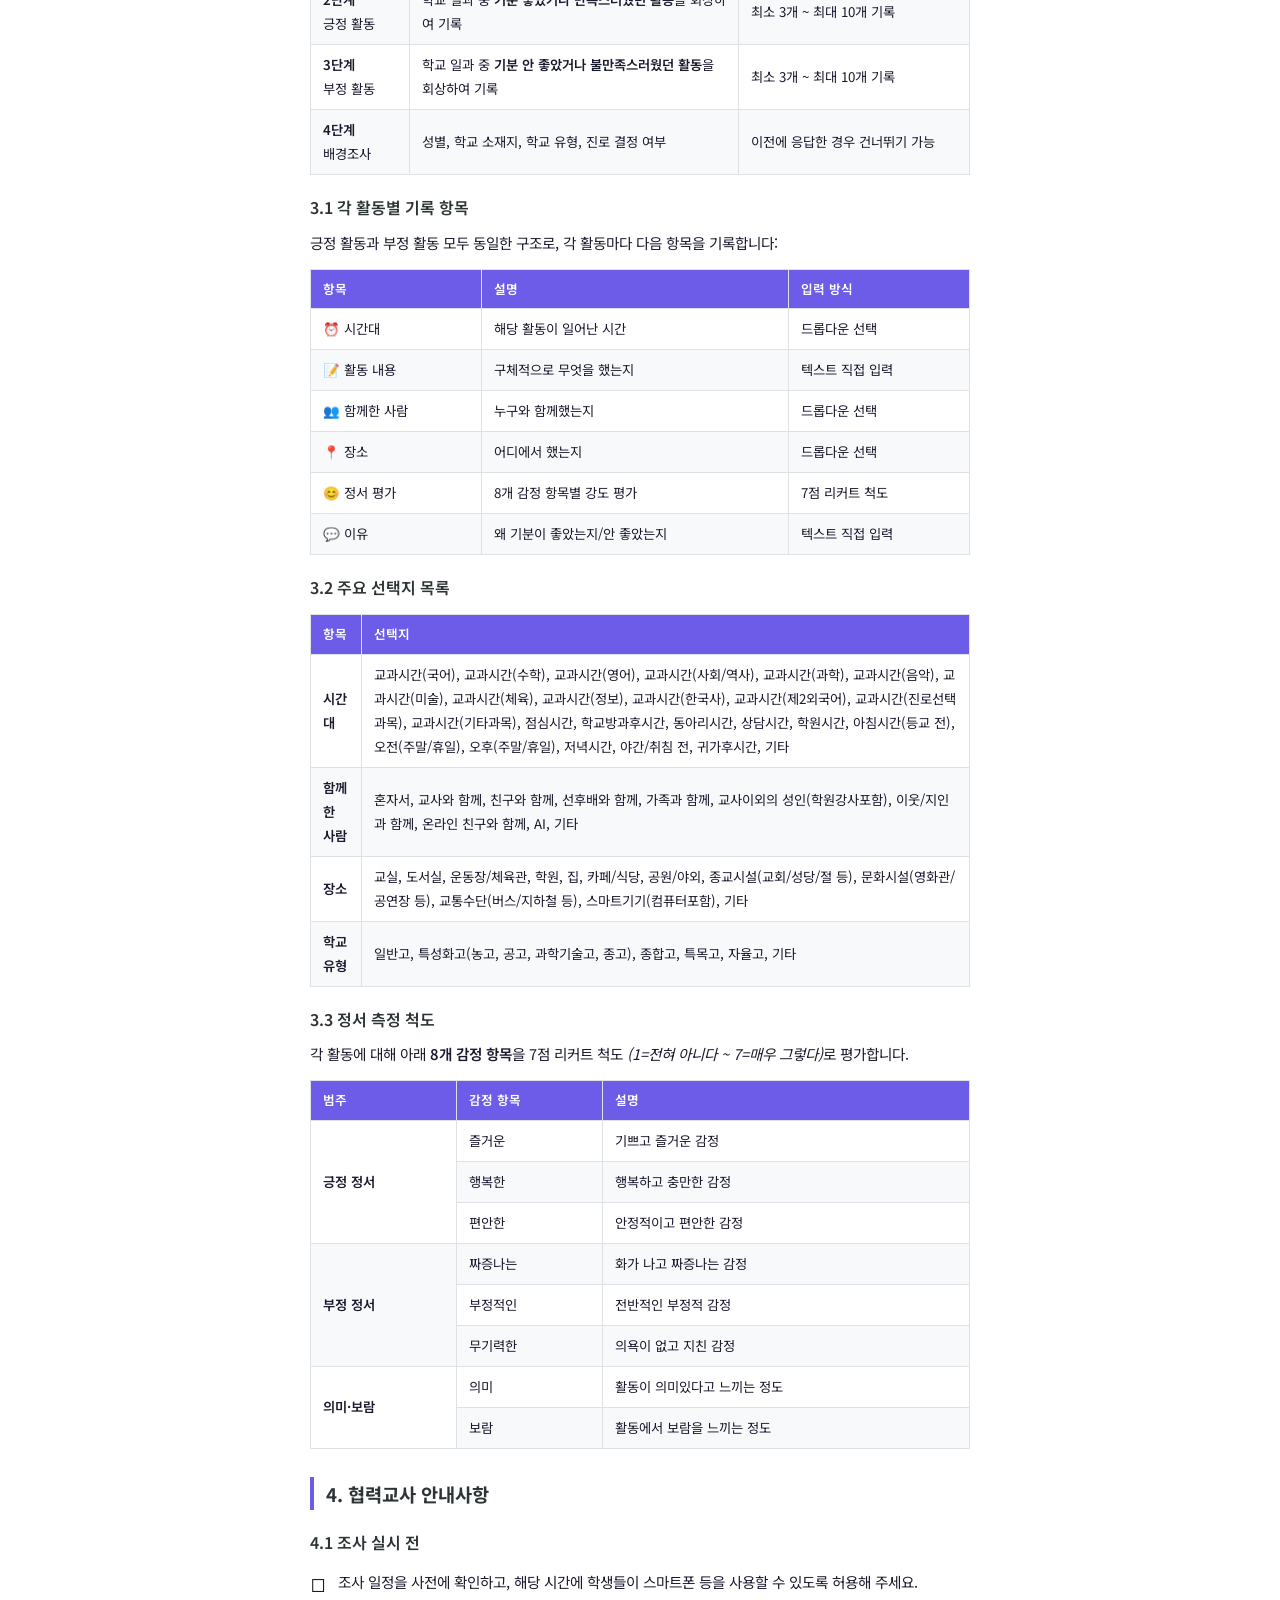
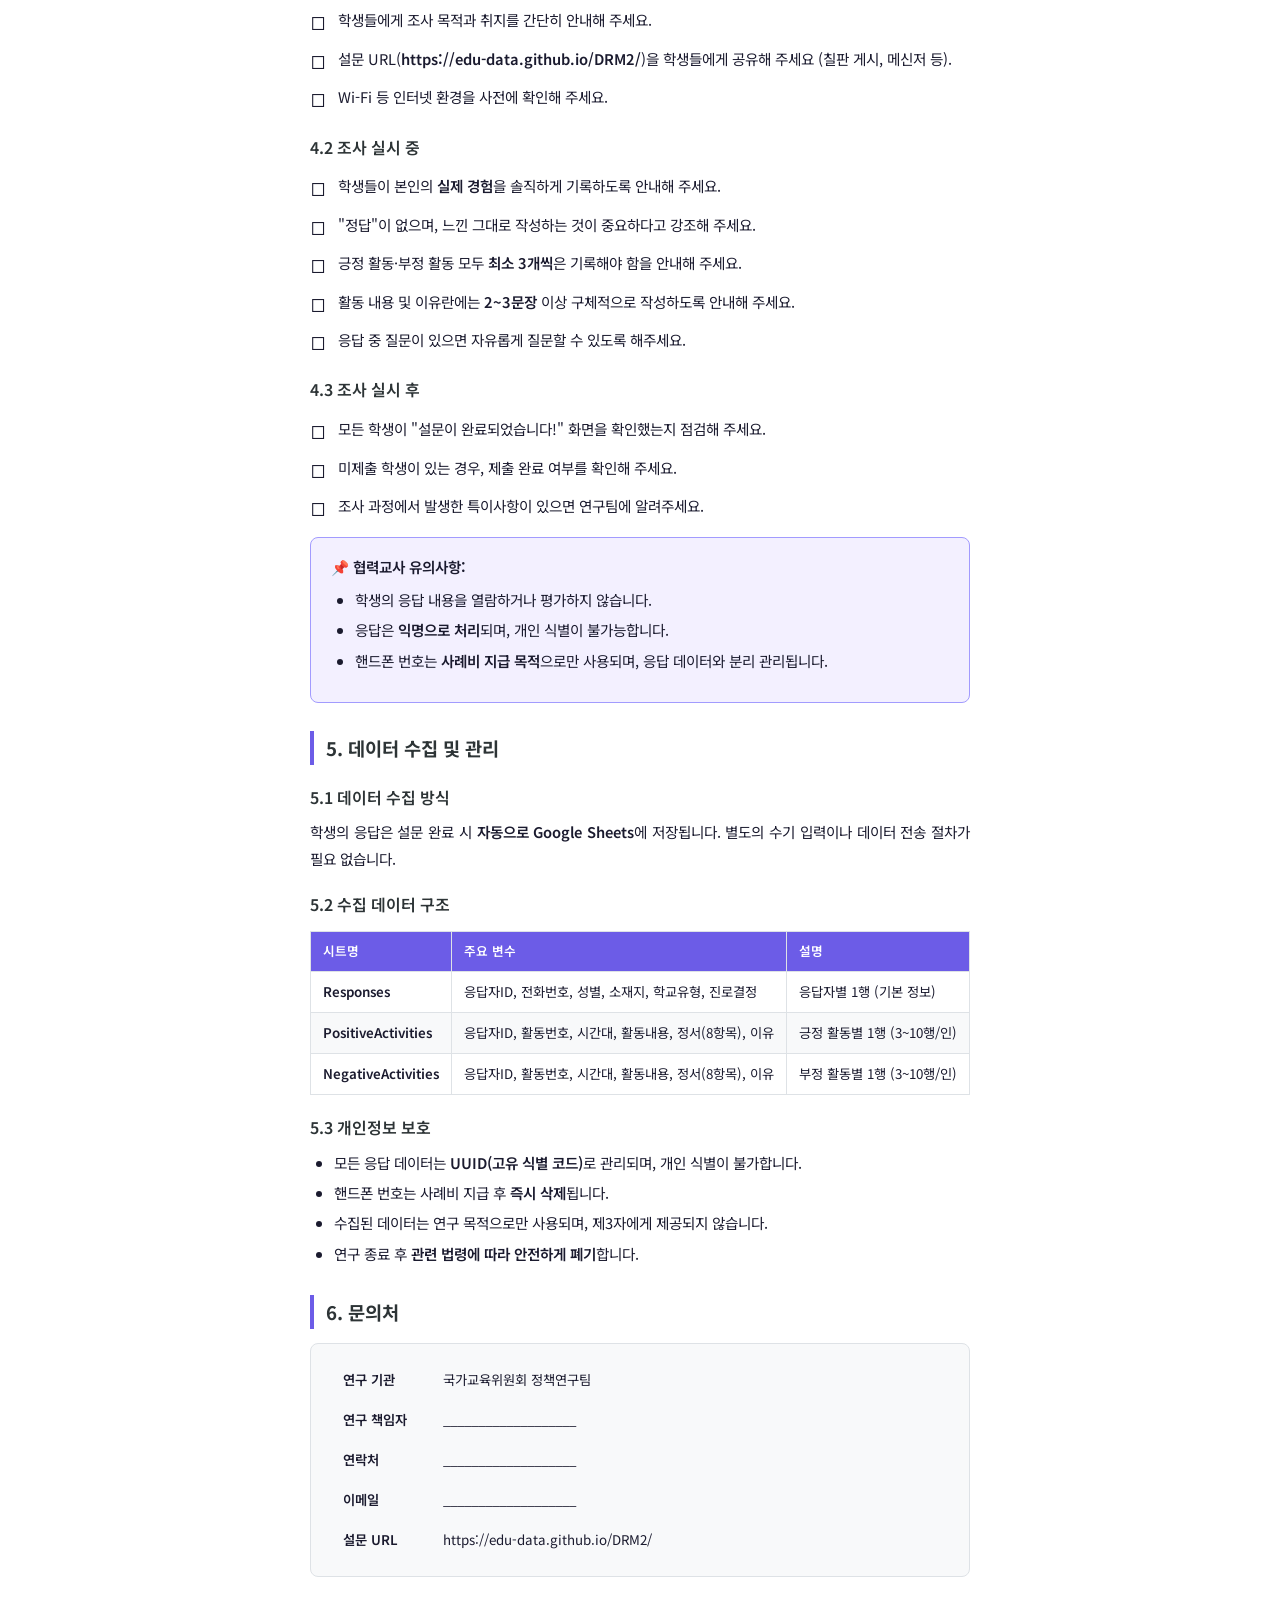
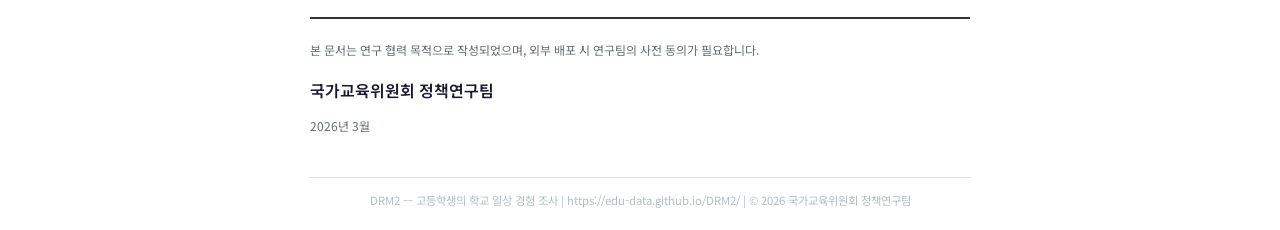
==== commit ca2d1c1d: "fix: 학교 유형 - 특성화고(농고, 공고, 과학기술고, 종고)로 통합 표시" ====
--- a/docs/survey_guide.html
+++ b/docs/survey_guide.html
@@ -390,7 +390,7 @@
         </tr>
         <tr>
           <td><strong>학교 유형</strong></td>
-          <td>일반고, 농고, 공고, 과학기술고, 종고, 종합고, 특목고, 자율고, 기타</td>
+          <td>일반고, 특성화고(농고, 공고, 과학기술고, 종고), 종합고, 특목고, 자율고, 기타</td>
         </tr>
       </tbody>
     </table>
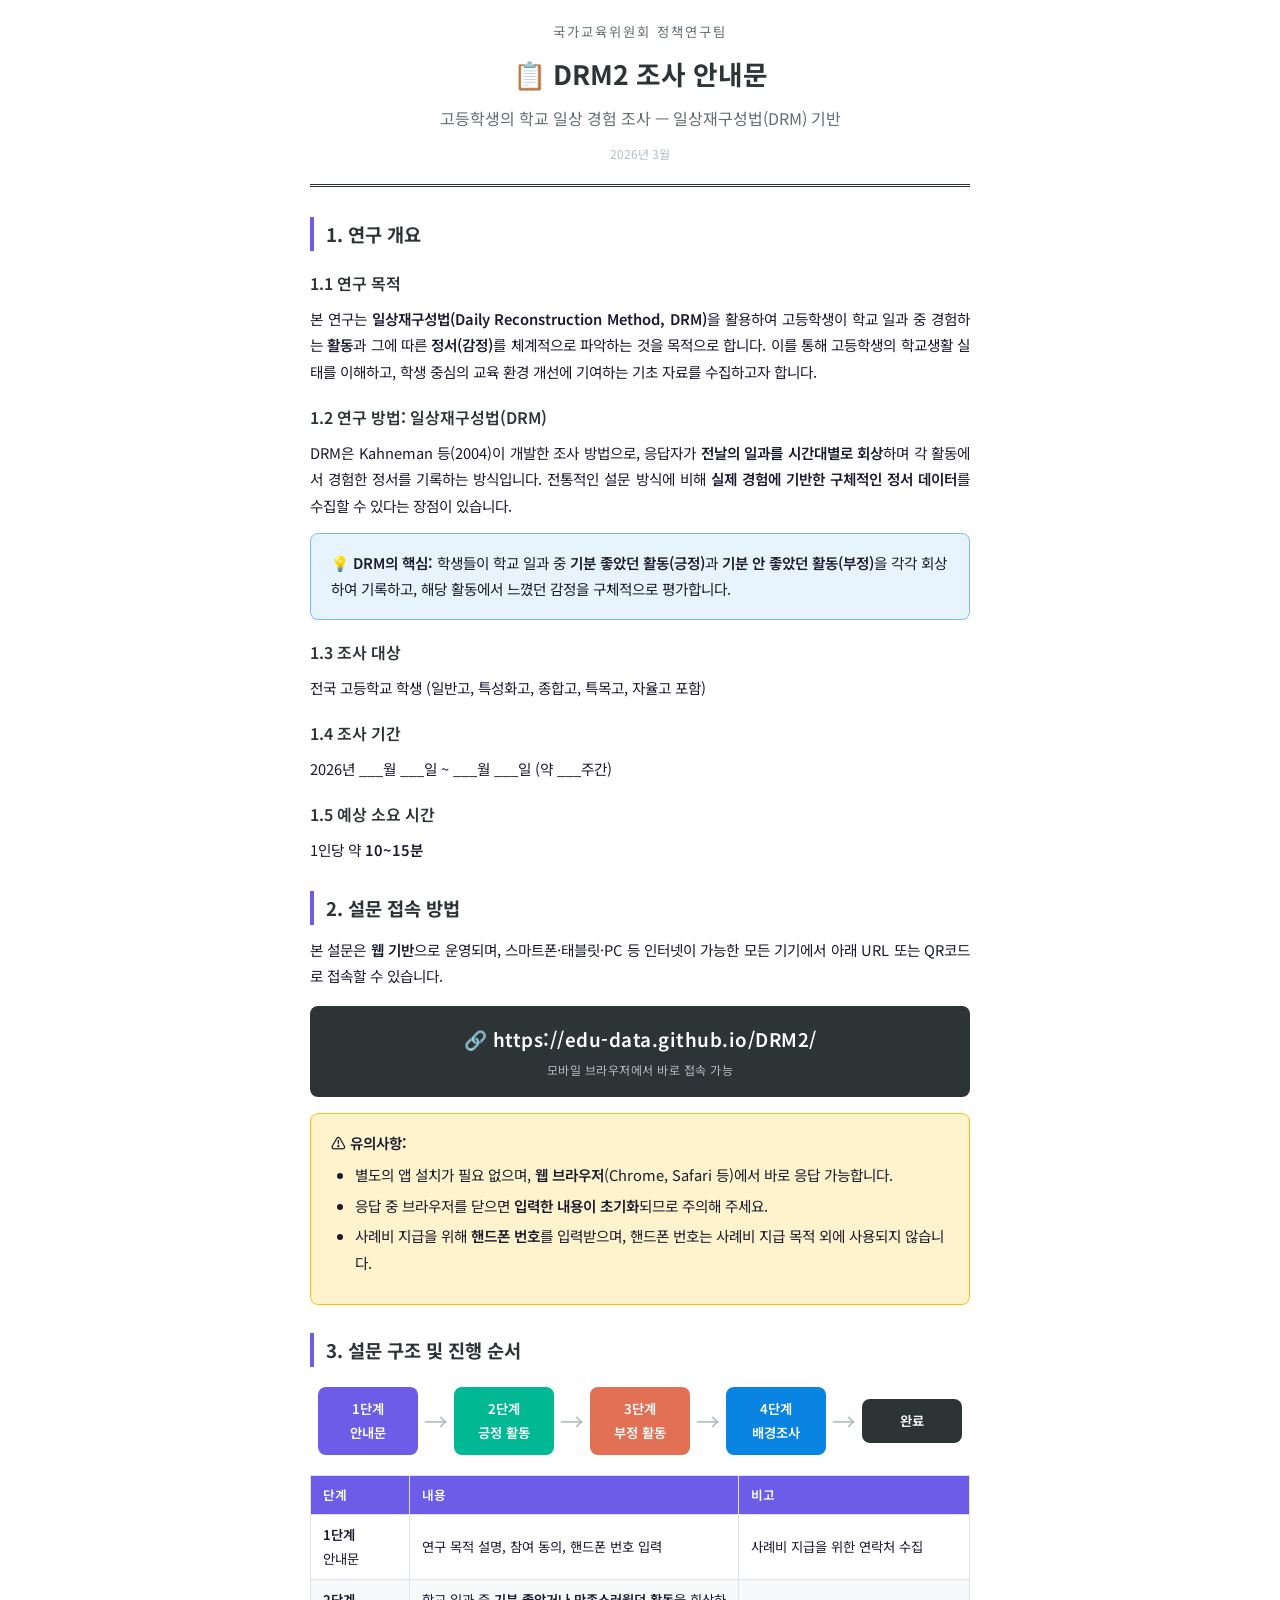
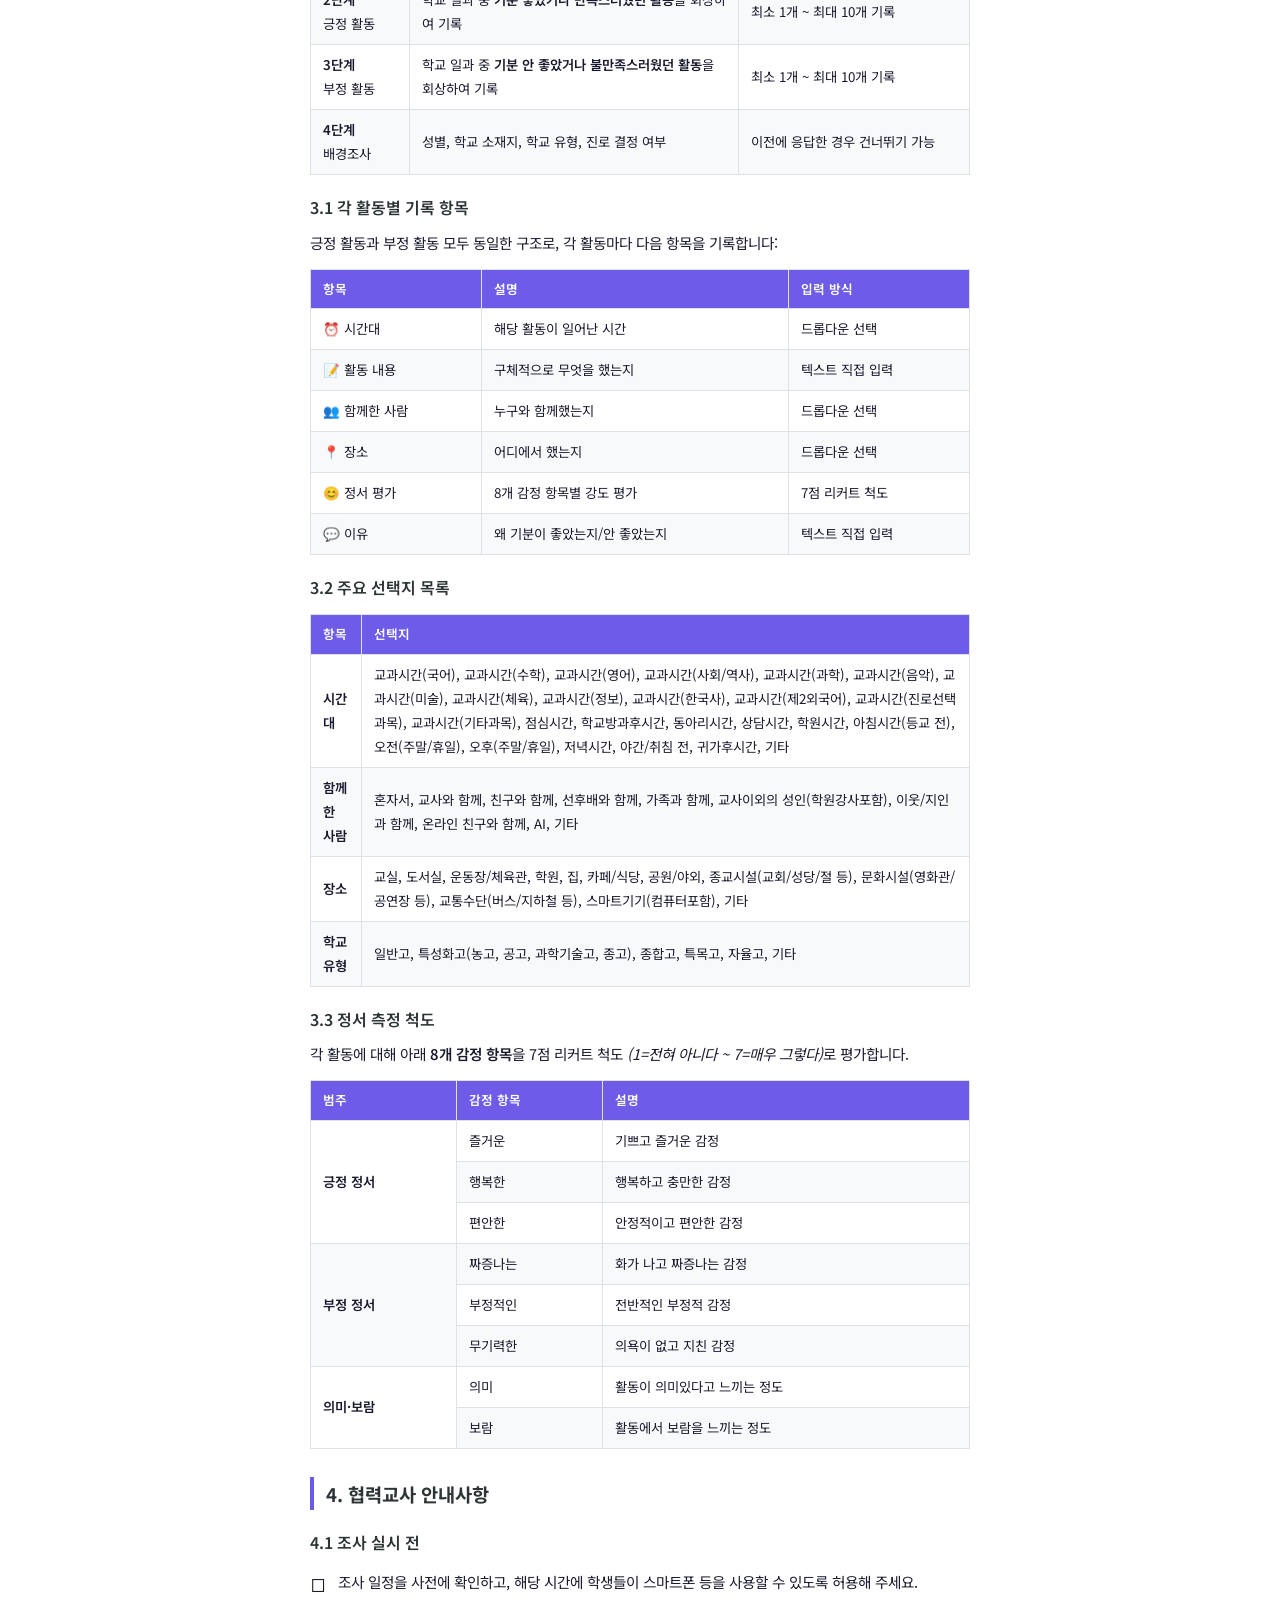
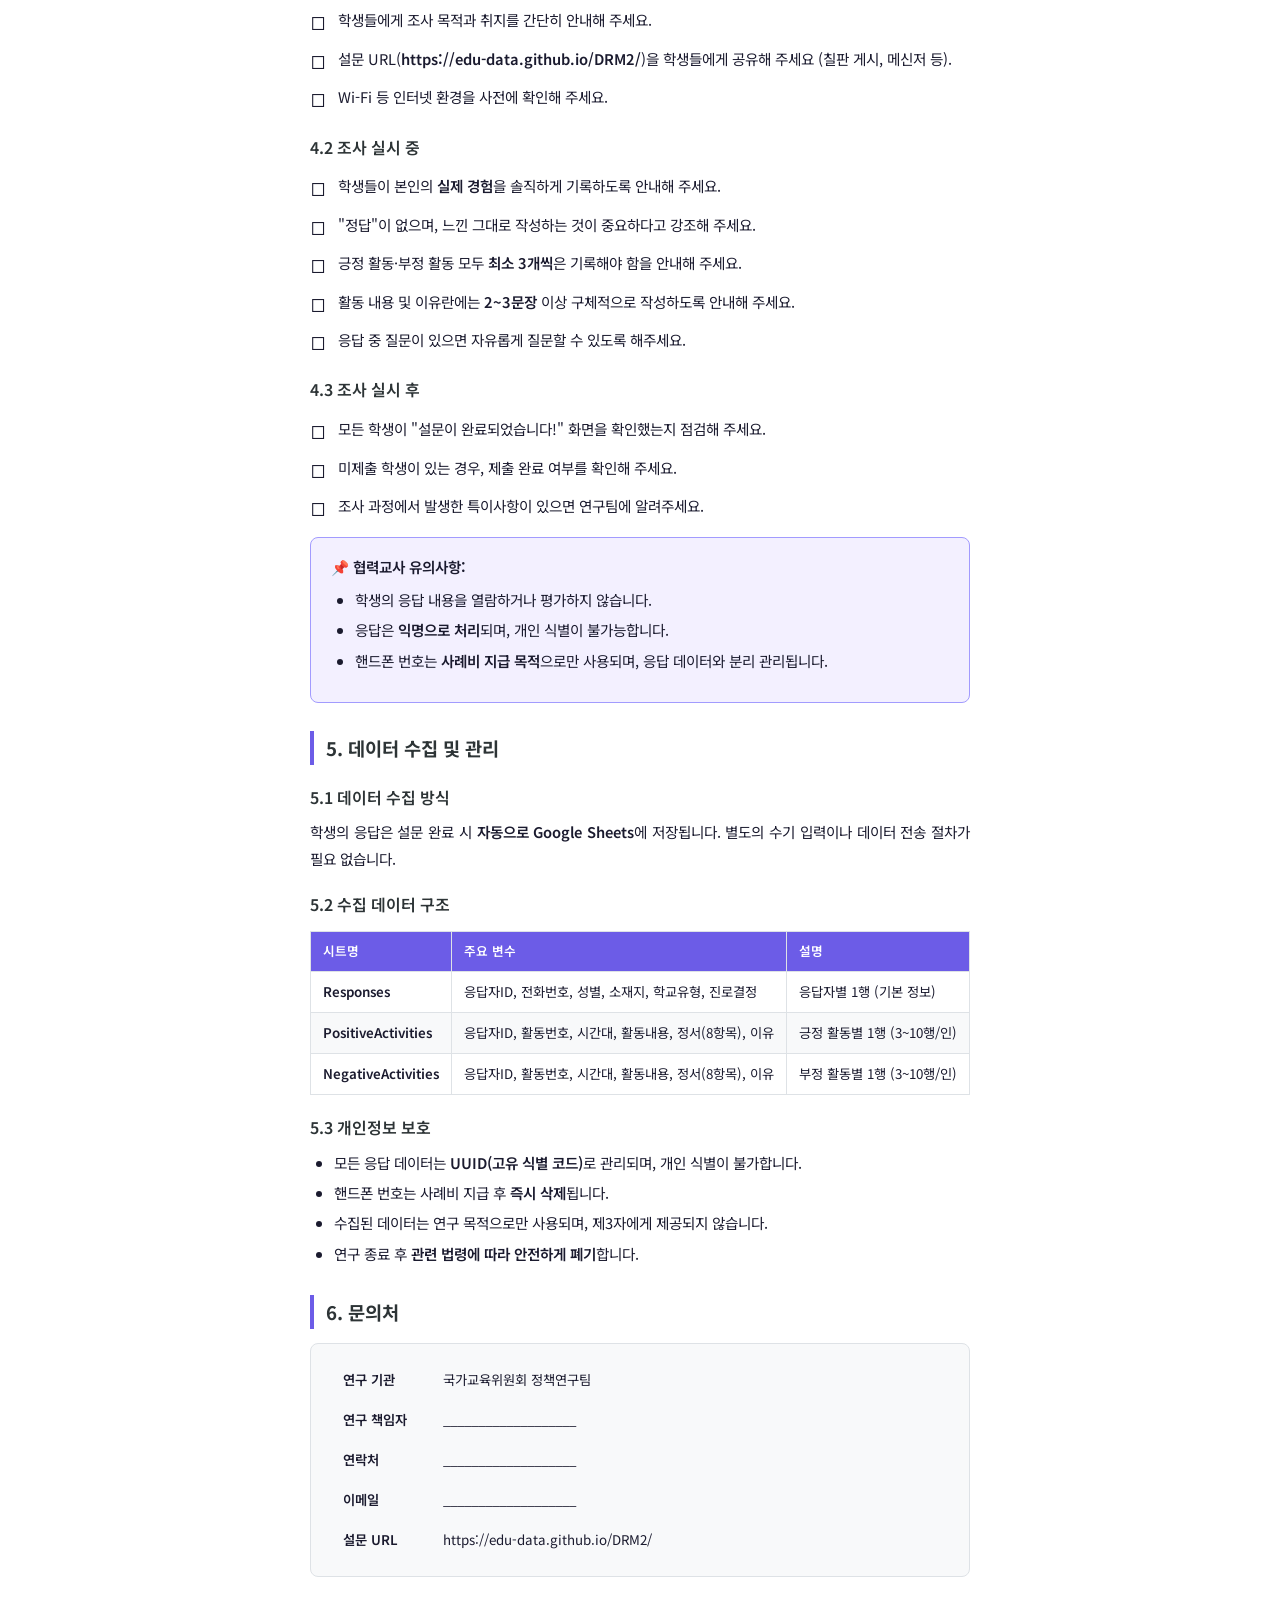
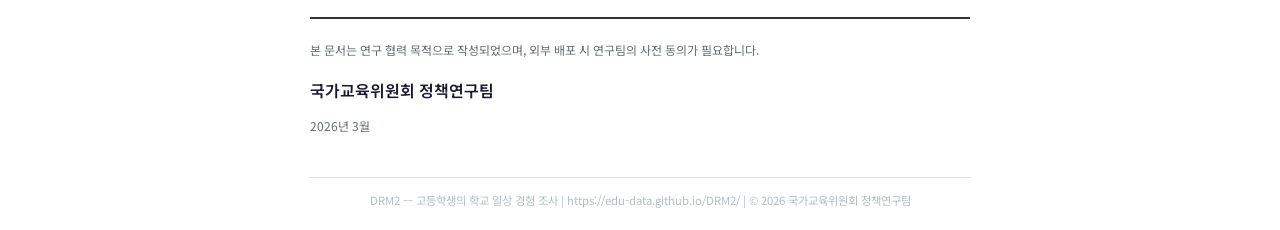
==== commit 160e8fe5: "feat: 긍정/부정 활동 최소 입력 수 3개에서 1개로 변경" ====
--- a/docs/survey_guide.html
+++ b/docs/survey_guide.html
@@ -331,12 +331,12 @@
         <tr>
           <td><strong>2단계</strong><br>긍정 활동</td>
           <td>학교 일과 중 <strong>기분 좋았거나 만족스러웠던 활동</strong>을 회상하여 기록</td>
-          <td>최소 3개 ~ 최대 10개 기록</td>
+          <td>최소 1개 ~ 최대 10개 기록</td>
         </tr>
         <tr>
           <td><strong>3단계</strong><br>부정 활동</td>
           <td>학교 일과 중 <strong>기분 안 좋았거나 불만족스러웠던 활동</strong>을 회상하여 기록</td>
-          <td>최소 3개 ~ 최대 10개 기록</td>
+          <td>최소 1개 ~ 최대 10개 기록</td>
         </tr>
         <tr>
           <td><strong>4단계</strong><br>배경조사</td>
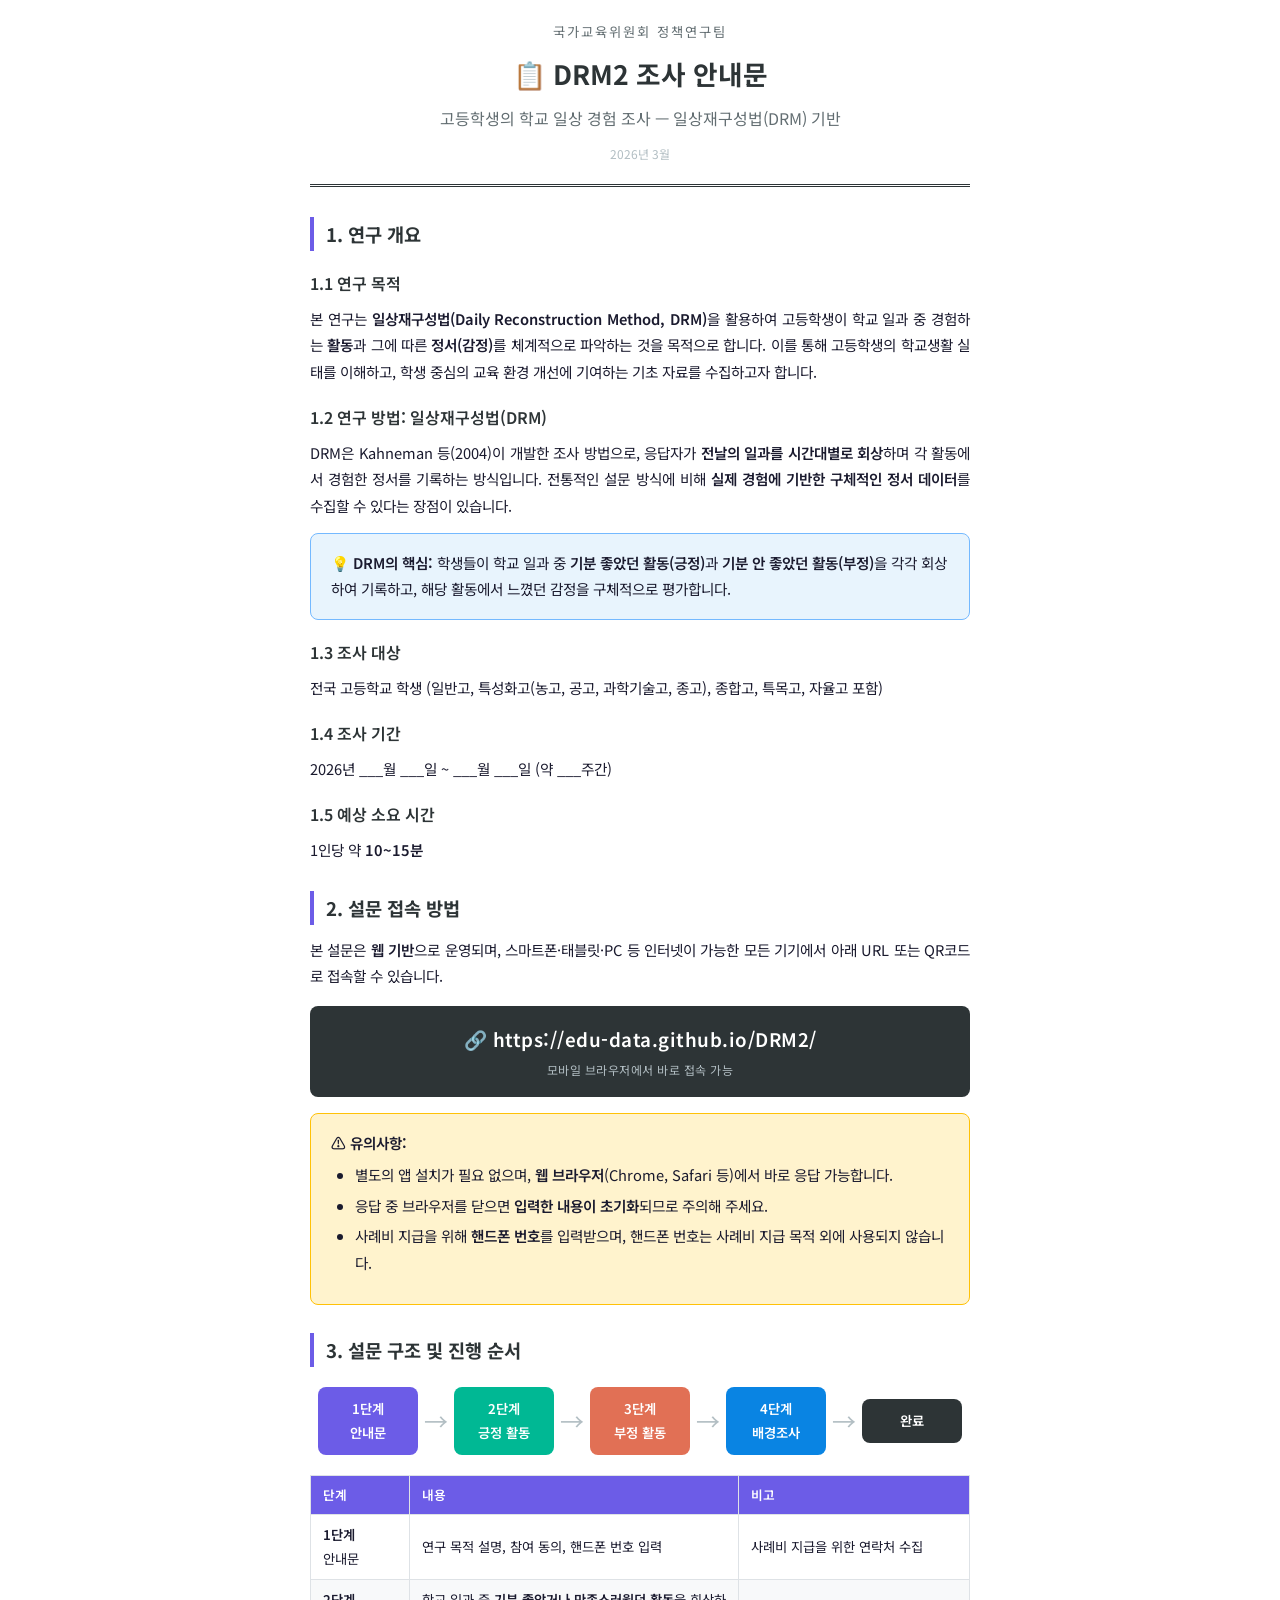
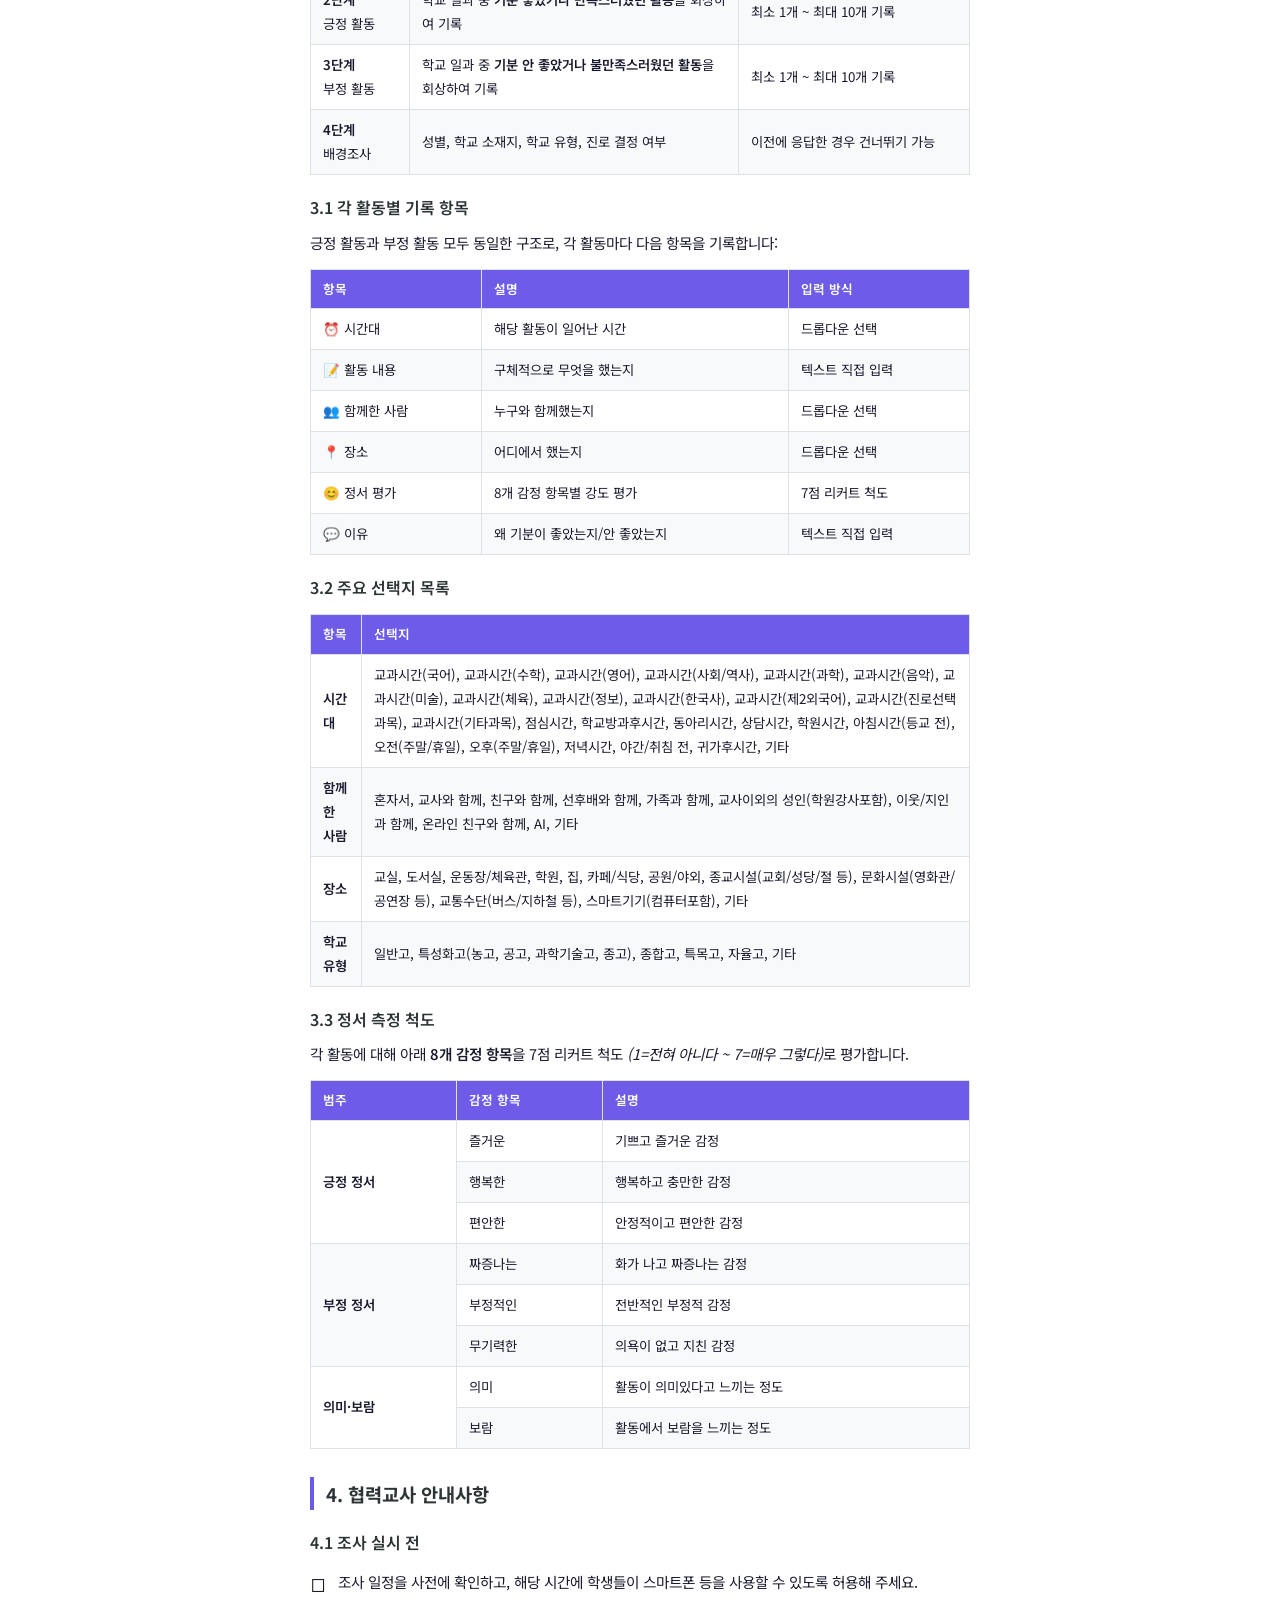
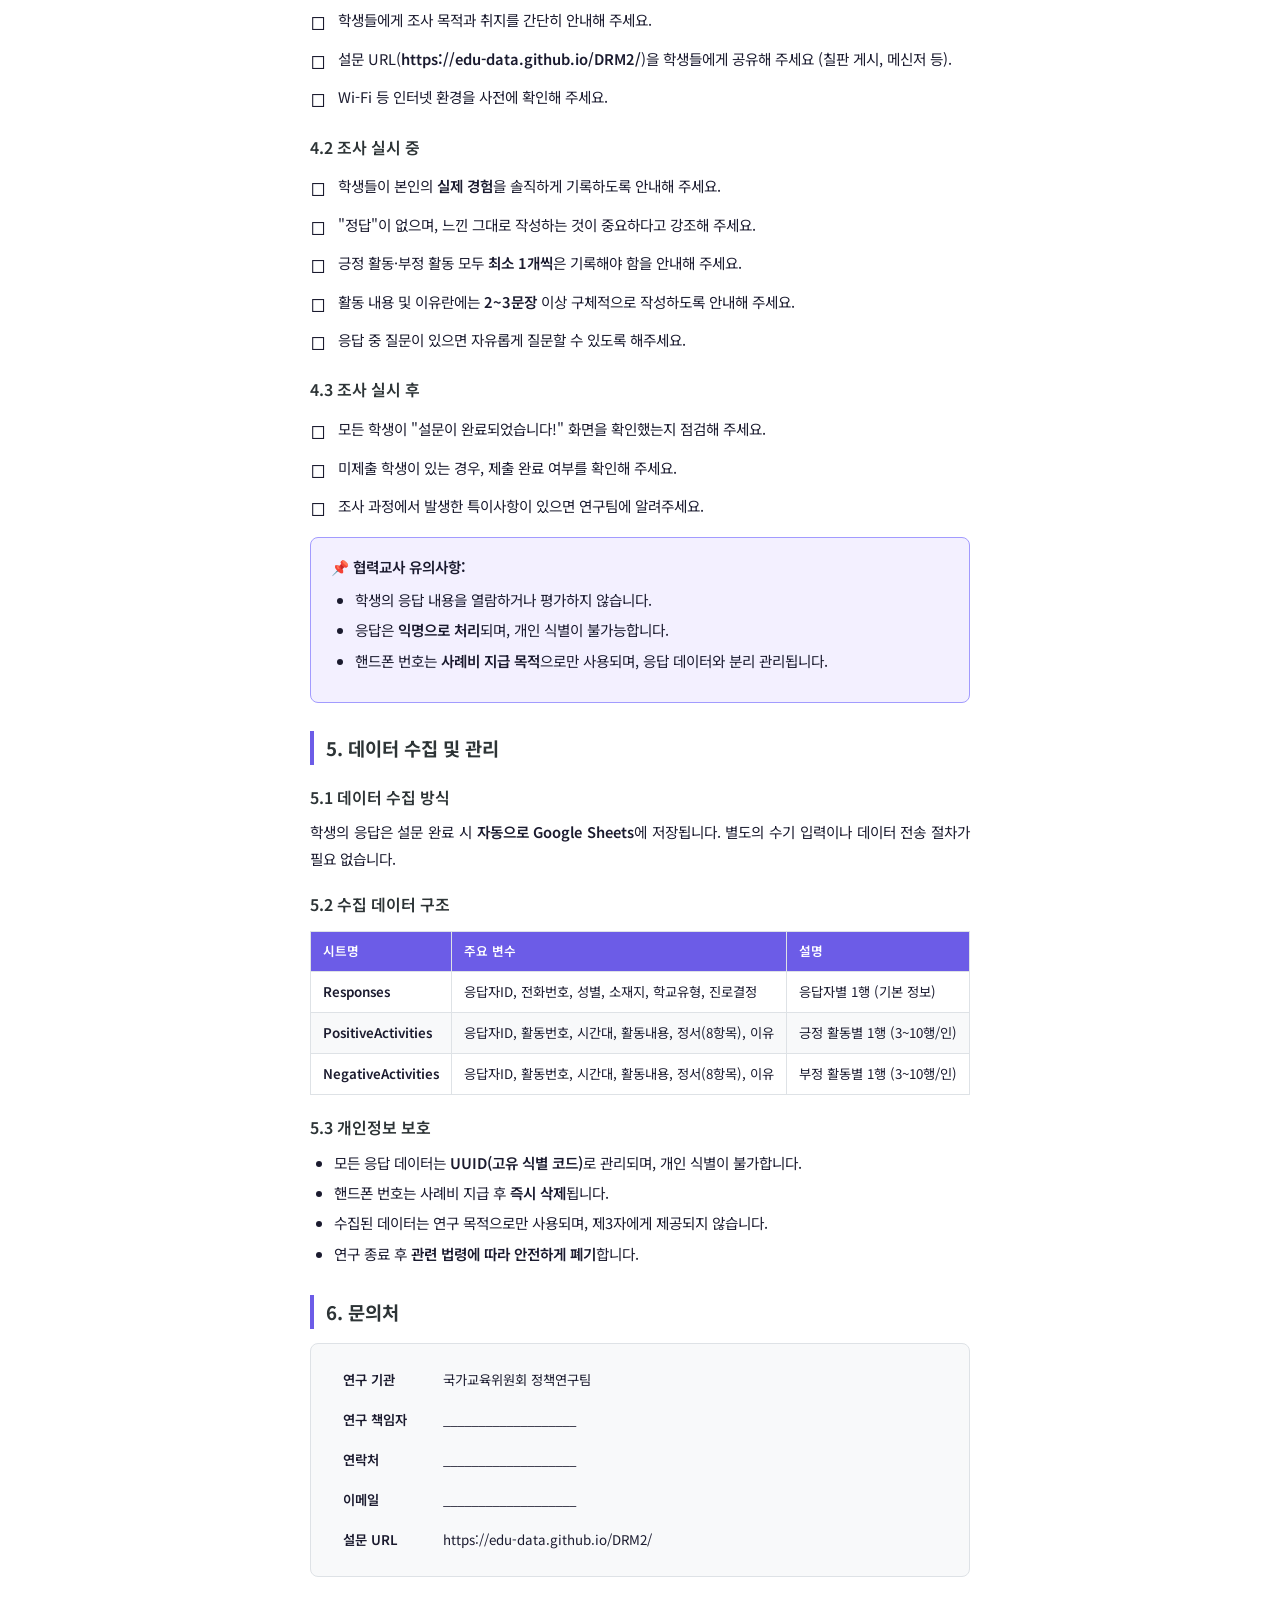
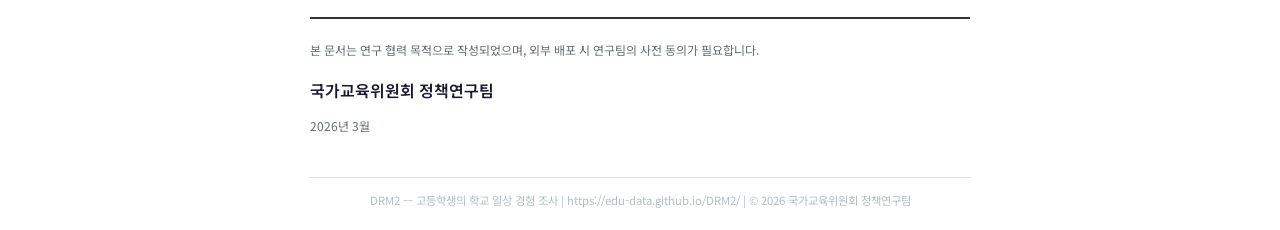
==== commit dd1dc9c1: "docs: 전체 문서 동기화 (최소 1개, 학교유형 통합)" ====
--- a/docs/survey_guide.html
+++ b/docs/survey_guide.html
@@ -261,7 +261,7 @@
 
     <h3>1.3 조사 대상</h3>
     <p>
-      전국 고등학교 학생 (일반고, 특성화고, 종합고, 특목고, 자율고 포함)
+      전국 고등학교 학생 (일반고, 특성화고(농고, 공고, 과학기술고, 종고), 종합고, 특목고, 자율고 포함)
     </p>
 
     <h3>1.4 조사 기간</h3>
@@ -440,7 +440,7 @@
     <ul class="checklist">
       <li>학생들이 본인의 <strong>실제 경험</strong>을 솔직하게 기록하도록 안내해 주세요.</li>
       <li>"정답"이 없으며, 느낀 그대로 작성하는 것이 중요하다고 강조해 주세요.</li>
-      <li>긍정 활동·부정 활동 모두 <strong>최소 3개씩</strong>은 기록해야 함을 안내해 주세요.</li>
+      <li>긍정 활동·부정 활동 모두 <strong>최소 1개씩</strong>은 기록해야 함을 안내해 주세요.</li>
       <li>활동 내용 및 이유란에는 <strong>2~3문장</strong> 이상 구체적으로 작성하도록 안내해 주세요.</li>
       <li>응답 중 질문이 있으면 자유롭게 질문할 수 있도록 해주세요.</li>
     </ul>
